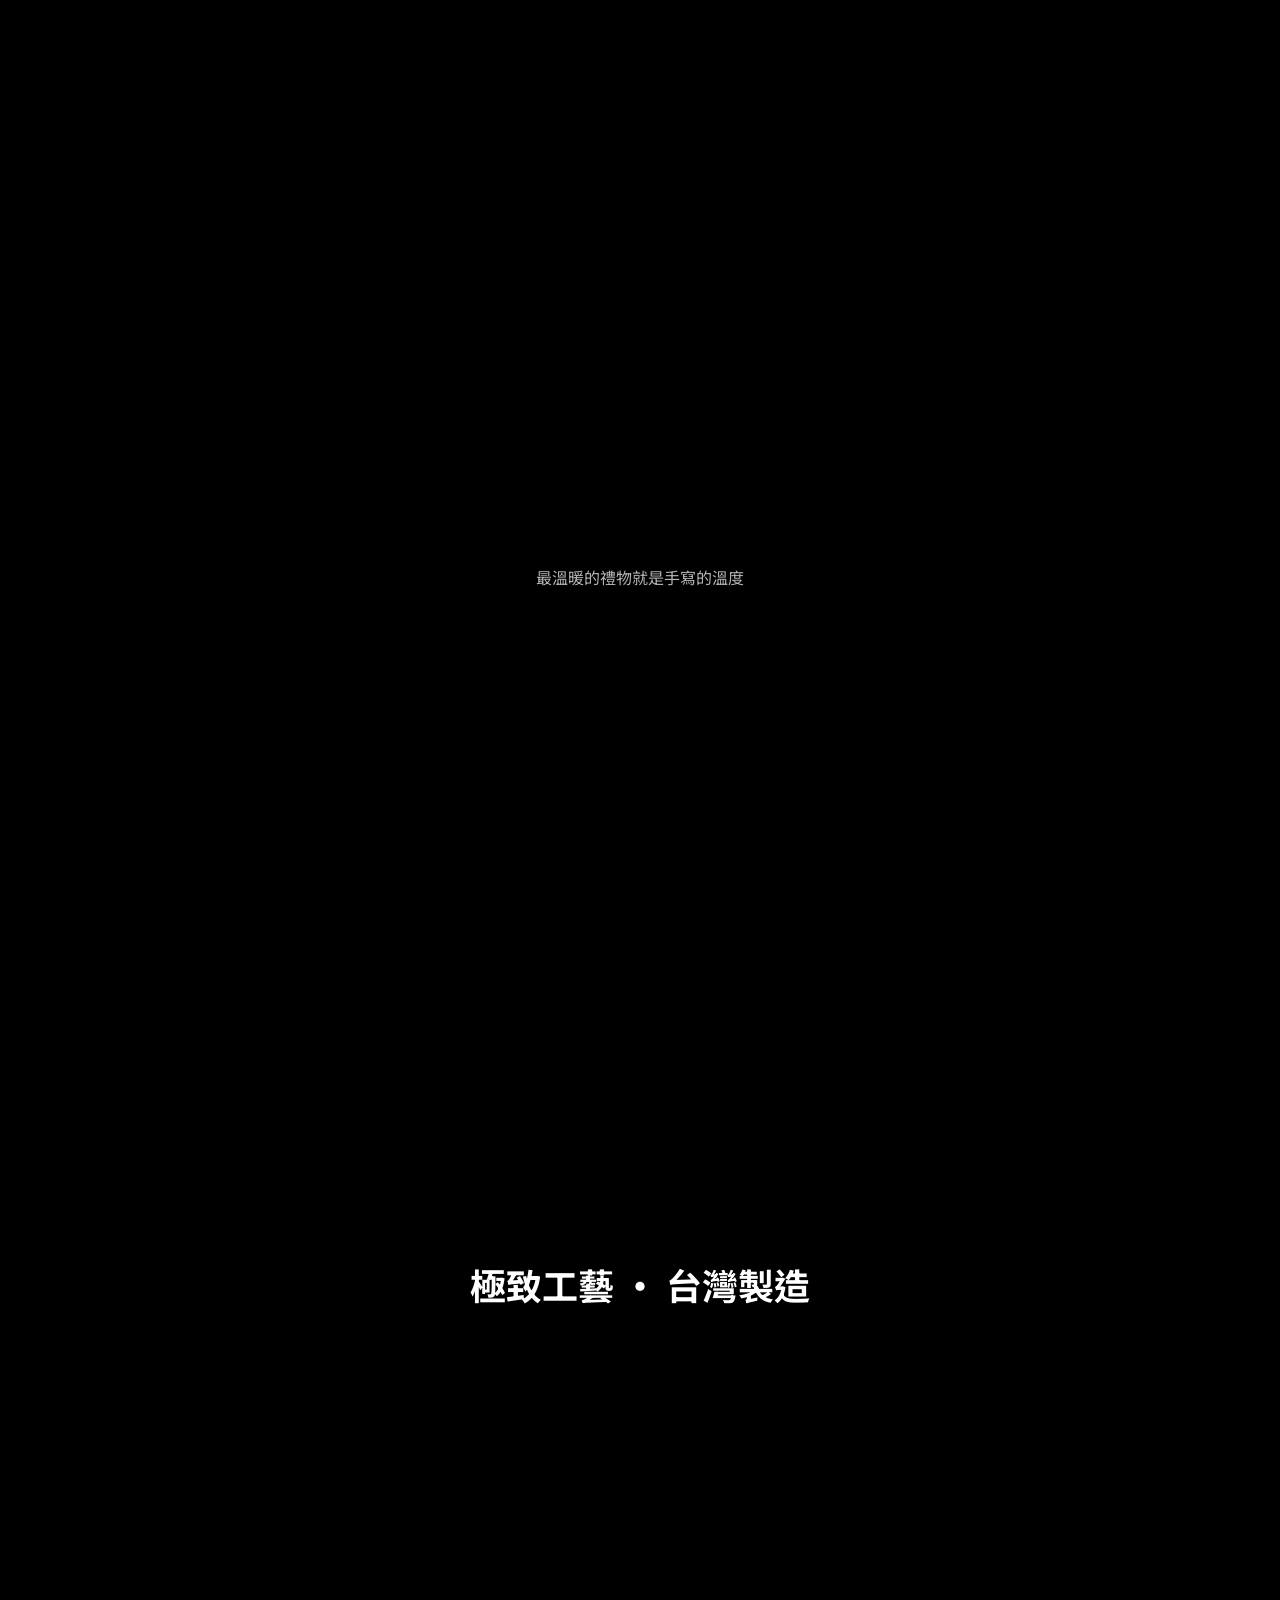
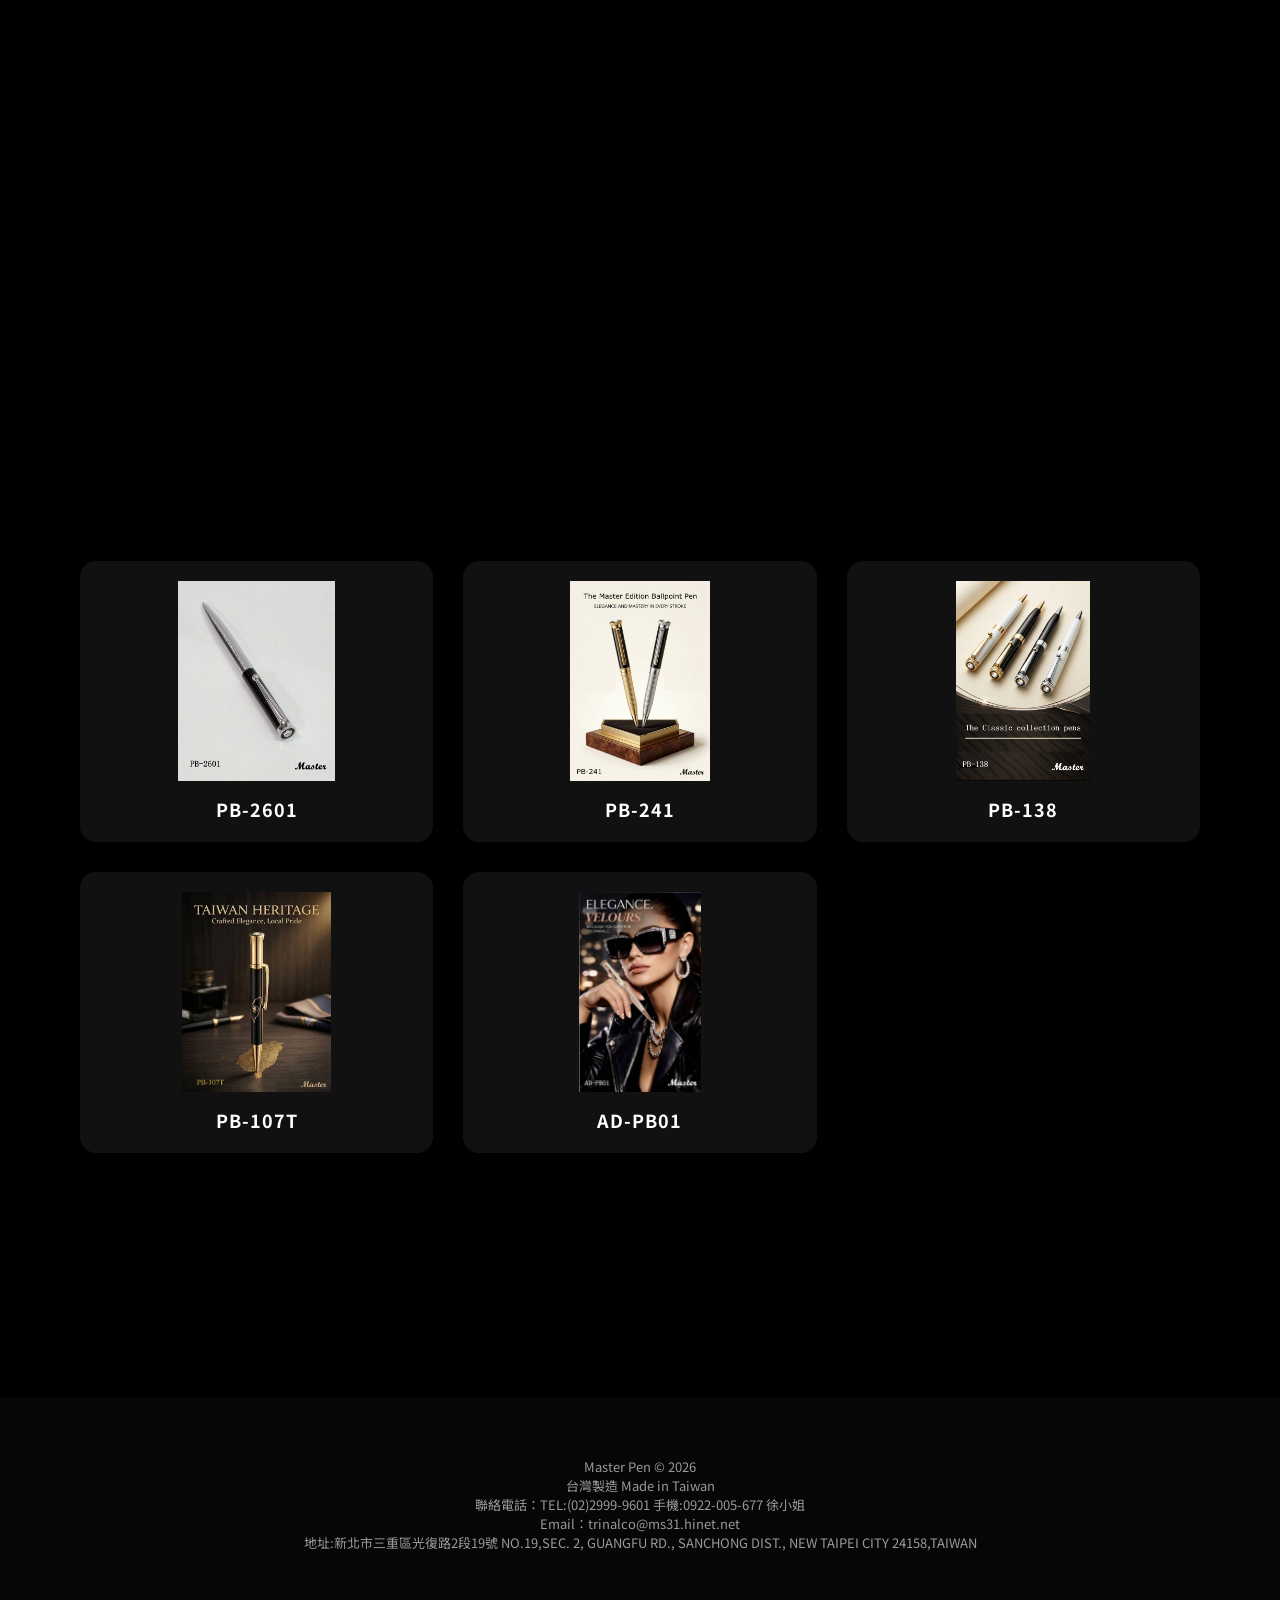
==== index.html @ 5b8f9fcf "排版更新(未成功)" ====
<!DOCTYPE html>
<html lang="zh-TW">
<head>
<meta charset="UTF-8">
<meta name="viewport" content="width=device-width, initial-scale=1.0">
<title>Master Pen | 極致書寫</title>

<link href="https://fonts.googleapis.com/css2?family=Noto+Sans+TC:wght@300;400;600;700&display=swap" rel="stylesheet">
<link rel="stylesheet" href="style.css">
<style>
*{margin:0;padding:0;box-sizing:border-box;font-family:"Noto Sans TC",sans-serif;}

</style>
</head>

<body>
<div id="lightbox">
    <img id="lightbox-img">
</div>
<section class="hero" id="hero">
<h1>Master Pen</h1>
<p>最溫暖的禮物就是手寫的溫度</p>
</section>

<section class="parallax">
<h2>極致工藝 · 台灣製造</h2>
</section>

<section class="story fade">
<h2>品牌故事</h2>

<p>筆主有限公司在台灣從事筆類工廠，生產內外銷已有多年的歷程，國外許多珠寶飾品、禮贈品筆類產品由我們OEM/ODM代工生產，自從Covid-19以後我們回饋國內客戶，成立筆主有限公司(鼻祖)即有領頭羊的意涵，希望能以高級訂製的概念打造獨特的品味，期盼帶給國人精緻時尚的筆類組合。彰顯出"最溫暖的禮物就是手寫的溫度"，我們不以低價來競爭乃以口碑來傳承。若 貴公司有相同理念必能共創商機共享雙贏        
</p>
<p>

For years, Master Pen Ltd. is a specialist, manufacturer of writing instrument in Taiwan and known for its distinctive crystal pen designs, pen set, patented product, OEM/ODM product and quick service.   
</p>

</section>

<section class="products">
<!-- PB-2601 -->
<div class="group">
  <div class="group-main">
    <img src="image/96992.jpg">
    <h2>PB-2601</h2>
  </div>

  <div class="group-list">
    <img src="image/96992.jpg">
    <img src="image/96993-.jpg">
    <img src="image/96995.jpg">
  </div>
</div>

<!-- PB-241 -->
<div class="group">
  <div class="group-main">
    <img src="image/96996.jpg">
    <h2>PB-241</h2>
  </div>

  <div class="group-list">
    <img src="image/96996.jpg">
    <img src="image/96997.jpg">
    <img src="image/96998.jpg">
  </div>
</div>

<!-- PB-138 -->
<div class="group">
  <div class="group-main">
    <img src="image/96999.jpg">
    <h2>PB-138</h2>
  </div>

  <div class="group-list">
    <img src="image/96999.jpg">
    <img src="image/97000.jpg">
    <img src="image/97001.jpg">
  </div>
</div>
<!-- PB-107T -->
<div class="group">
  <div class="group-main">
    <img src="image/97002.jpg">
    <h2>PB-107T</h2>
  </div>

  <div class="group-list">
    <img src="image/97002.jpg">
    <img src="image/97003.jpg">
    <img src="image/97004.jpg">
    <img src="image/97005.jpg">
  </div>
</div>
<!-- AD-PB01 -->
<div class="group">
  <div class="group-main">
    <img src="image/97006.jpg">
    <h2>AD-PB01</h2>
  </div>

  <div class="group-list">
    <img src="image/97006.jpg">
    <img src="image/97007.jpg">
    <img src="image/97008.jpg">
    <img src="image/97009.jpg">
  </div>
</div>
</section>

<div id="lightbox">
    <img id="lightbox-img">
</div>
<footer>
    <p>Master Pen © 2026</p>
    <p>台灣製造 Made in Taiwan</p>
    <p>聯絡電話：TEL:(02)2999-9601 手機:0922-005-677 徐小姐</p>
    <p>Email：trinalco@ms31.hinet.net</p>
    <p>地址:新北市三重區光復路2段19號 NO.19,SEC. 2, GUANGFU RD., SANCHONG DIST., NEW TAIPEI CITY 24158,TAIWAN</p>
</footer>

<script>
// 展開 / 收合
document.querySelectorAll('.group-main').forEach(main=>{
  main.addEventListener('click', ()=>{
    
    const group = main.parentElement;

    // 👉 一次只開一個（電商感）
    document.querySelectorAll('.group').forEach(g=>{
      if(g !== group) g.classList.remove('active');
    });

    group.classList.toggle('active');
  });
});


// ===== Lightbox =====
const lightbox = document.getElementById('lightbox');
const lightboxImg = document.getElementById('lightbox-img');

document.querySelectorAll('.group-list img').forEach(img=>{
  img.addEventListener('click', (e)=>{
    e.stopPropagation(); // 防止觸發收合
    lightbox.style.display = 'flex';
    lightboxImg.src = img.src;
  });
});

lightbox.addEventListener('click', ()=>{
  lightbox.style.display = 'none';
});
</script>

</body>
</html>
---- style.css ----
body{background:#000;color:#fff;overflow-x:hidden;;
overflow-x:hidden;}

/* HERO */
.hero{height:100vh;display:flex;flex-direction:column;justify-content:center;align-items:center;text-align:center;padding:20px;}
.hero h1{font-size:72px;letter-spacing:6px;font-weight:700;opacity:0;transform:translateY(40px);transition:1s;}
.hero p{margin-top:20px;opacity:0;transform:translateY(40px);transition:1.2s;opacity:.7;}
.hero.show h1,.hero.show p{opacity:1;transform:translateY(0);}

/* PARALLAX IMAGE */
.parallax{height:80vh;background:url('image/96999.jpg') center/cover fixed;display:flex;align-items:center;justify-content:center;}
.parallax h2{font-size:36px;background:rgba(0,0,0,0.5);padding:20px 40px;border-radius:10px;}

/* STORY */
.story{max-width:800px;margin:100px auto;padding:20px;text-align:center;opacity:0;transform:translateY(40px);transition:1s;}
.story.show{opacity:1;transform:translateY(0);}
.story h2{font-size:30px;margin-bottom:20px;}
.story p{line-height:1.8;opacity:.75;}

/* PRODUCTS */
.products{max-width:1200px;margin:80px auto;display:grid;grid-template-columns:repeat(auto-fit,minmax(260px,1fr));gap:30px;padding:20px;}
.card{background:rgba(255,255,255,0.05);border-radius:24px;padding:20px;backdrop-filter:blur(16px);transition:.5s;position:relative;overflow:hidden;opacity:0;transform:translateY(40px);}
.card.show{opacity:1;transform:translateY(0);}
.card::before{content:"";position:absolute;top:0;left:-100%;width:100%;height:100%;background:linear-gradient(120deg,transparent,rgba(255,255,255,.4),transparent);transition:.8s;}
.card:hover::before{left:100%;}
.card:hover{transform:translateY(-12px) scale(1.03);}
.card img{width:100%;height:200px;object-fit:cover;border-radius:14px;margin-bottom:15px;}
.card h3{margin-bottom:10px;}
.card p{opacity:.7;font-size:14px;}

/* FOOTER */
footer{text-align:center;padding:60px 20px;background:#0a0a0a;margin-top:100px;opacity:.6;font-size:13px;}

/* MOBILE */
@media(max-width:768px){
.hero h1{font-size:42px;}
.parallax h2{font-size:22px;}
}
/* 外層 */
.products{
  display:grid;
  grid-template-columns:repeat(auto-fit, minmax(260px,1fr));
  gap:30px;
  padding:40px;
}

/* 每個產品群 */
.group{
  background:#111;
  border-radius:16px;
  overflow:hidden;
  transition:.3s;
}

.group:hover{
  transform:translateY(-5px);
}

/* 主圖 */
.group-main{
  text-align:center;
  padding:20px;
  cursor:pointer;
}

.group-main img{
  width:100%;
  height:200px;
  object-fit:contain; /* 不裁切 */
}

.group-main h2{
  margin-top:10px;
  font-size:18px;
  letter-spacing:1px;
}

/* 展開區 */
.group-list{
  max-height:0;
  overflow:hidden;
  transition:.4s;
  display:grid;
  grid-template-columns:repeat(auto-fit, minmax(80px,1fr));
  gap:10px;
  padding:0 15px;
}

/* 展開時 */
.group.active .group-list{
  max-height:500px;
  padding:15px;
}

/* 小圖 */
.group-list img{
  width:100%;
  height:80px;
  object-fit:cover;
  border-radius:6px;
  cursor:pointer;
  transition:.3s;
}

.group-list img:hover{
  transform:scale(1.1);
}
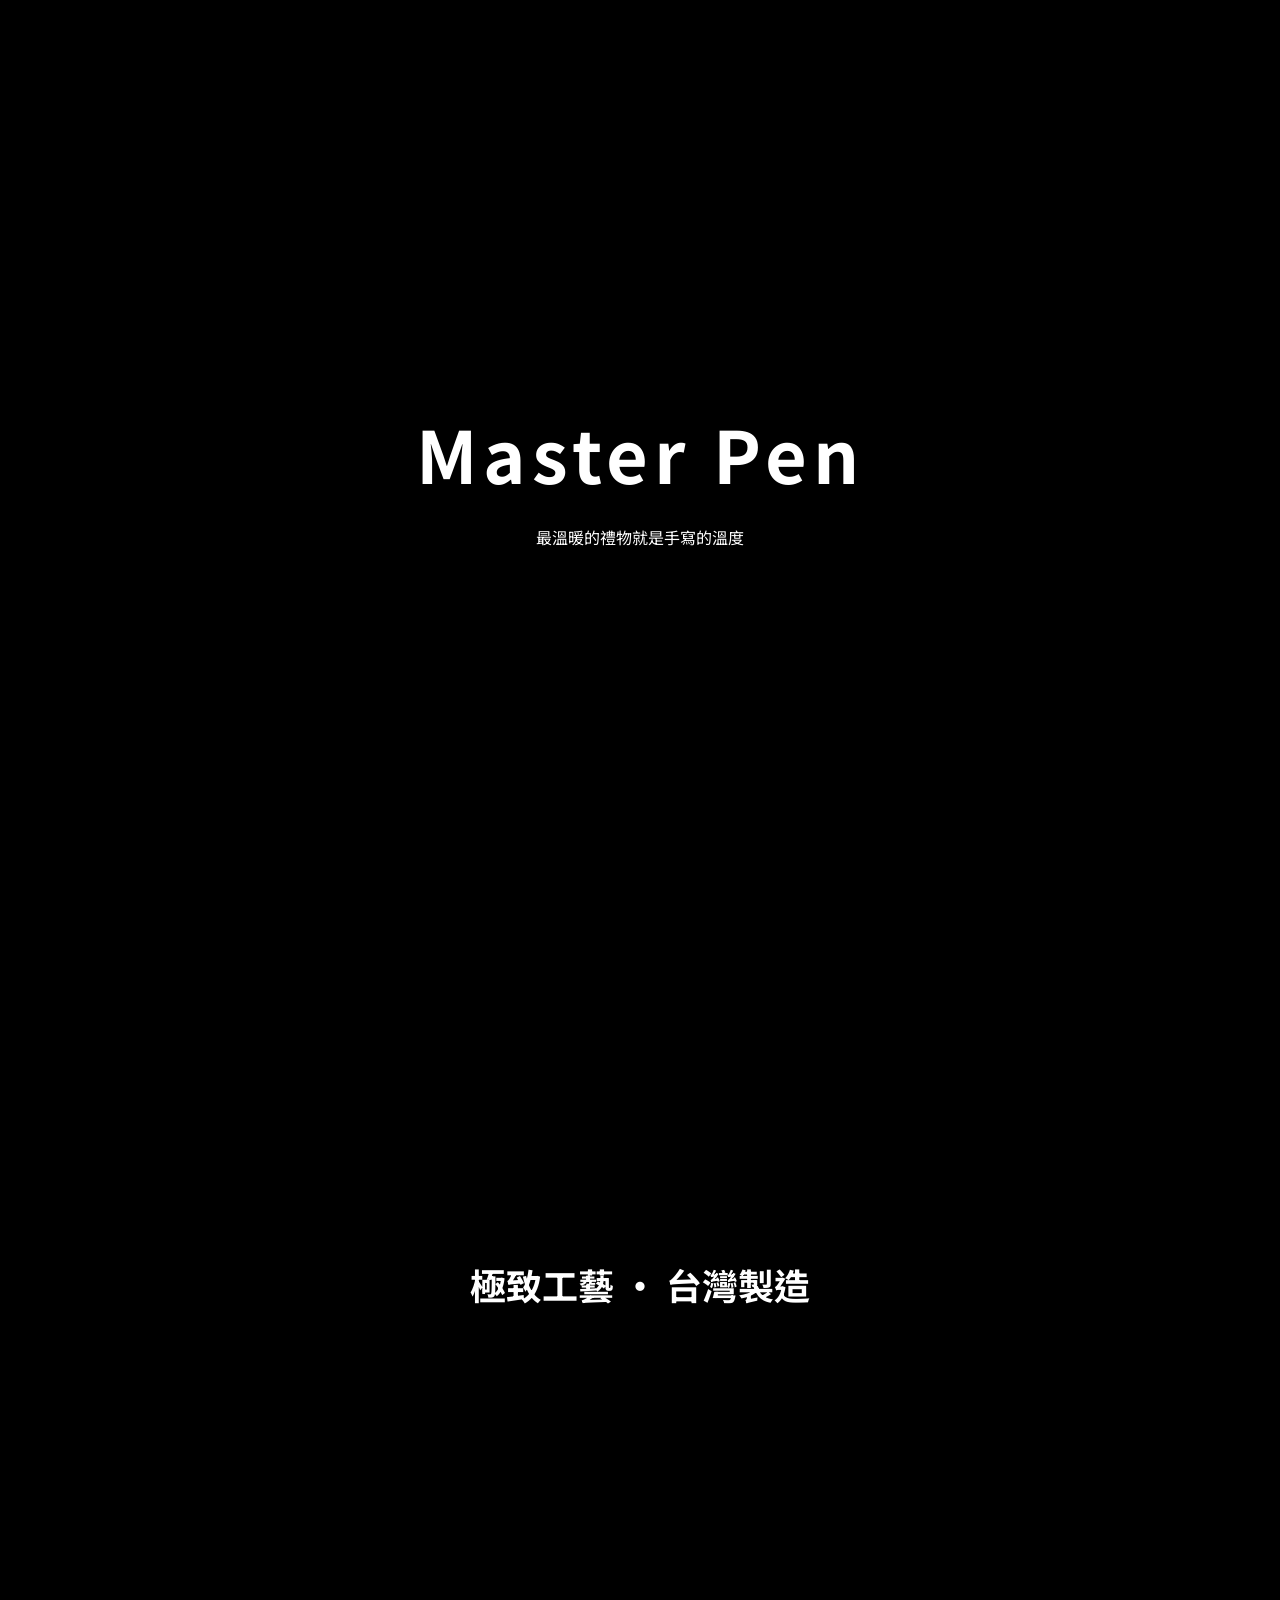
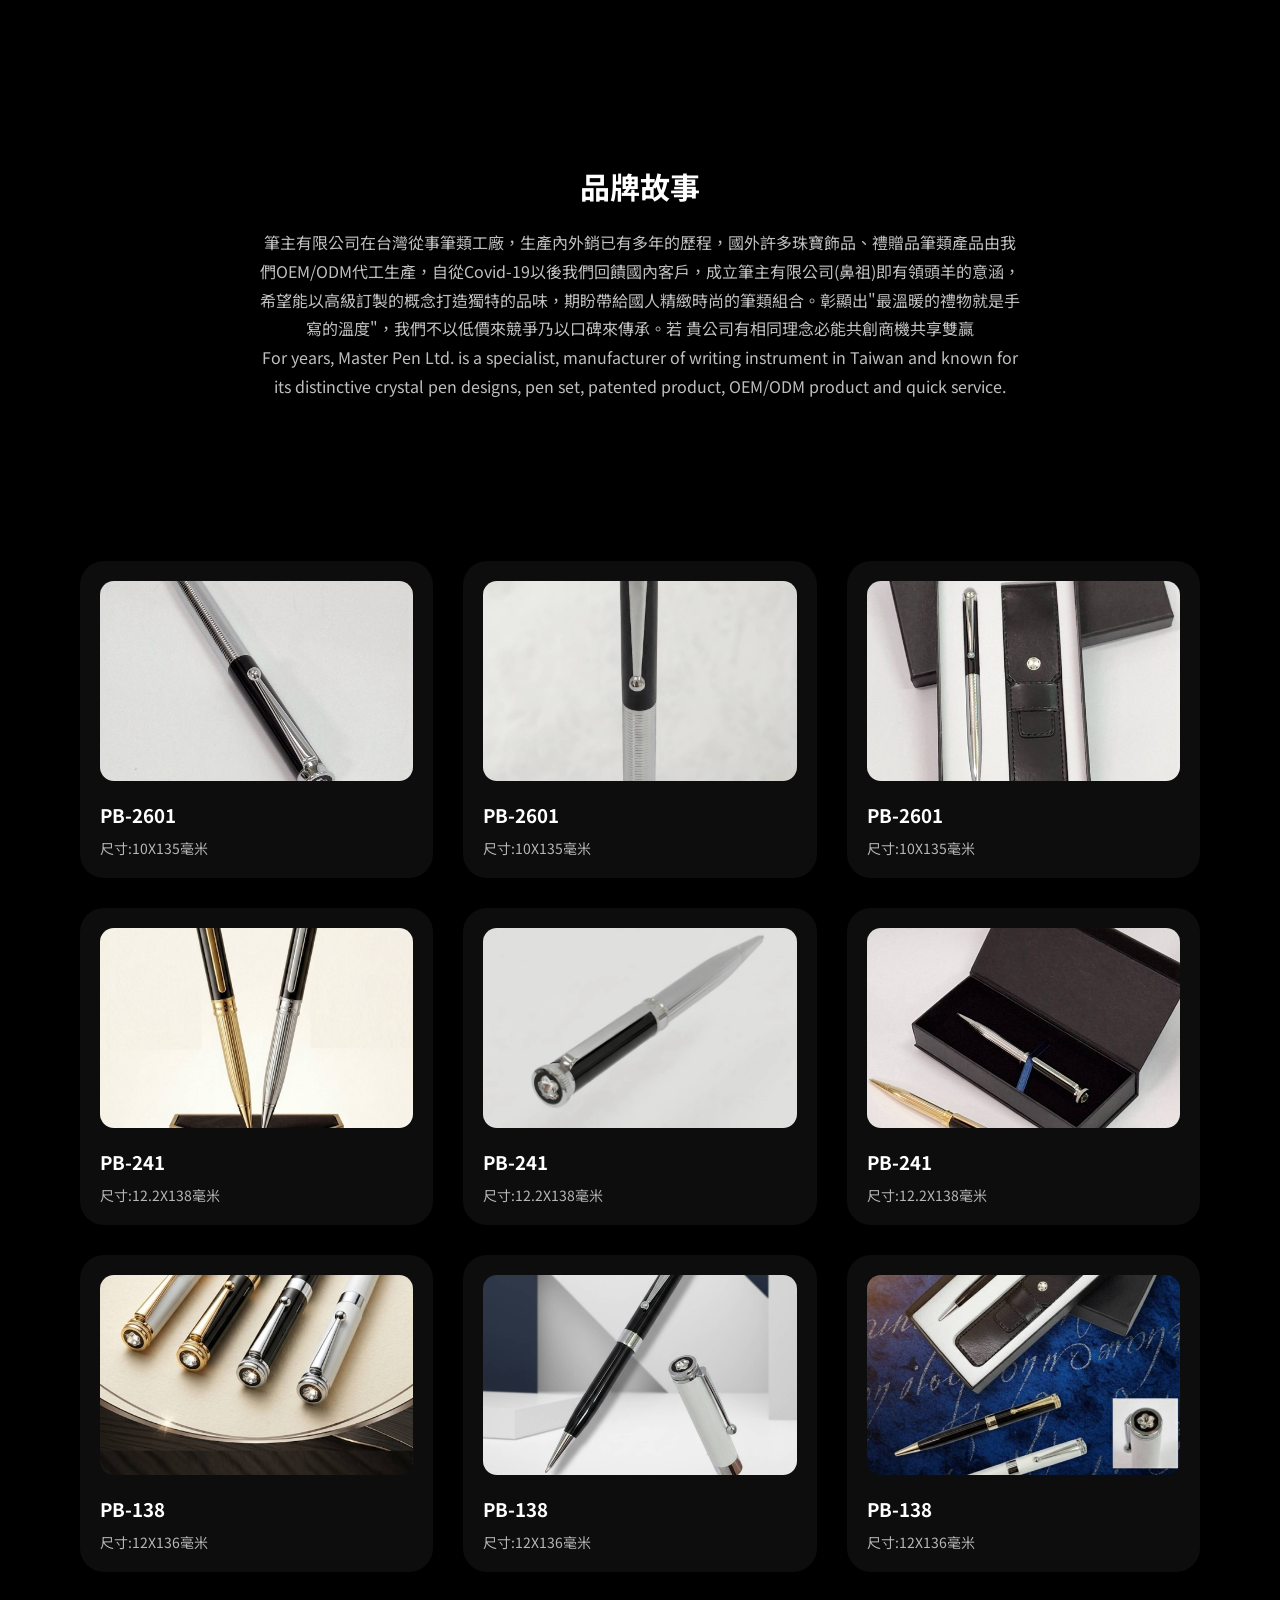
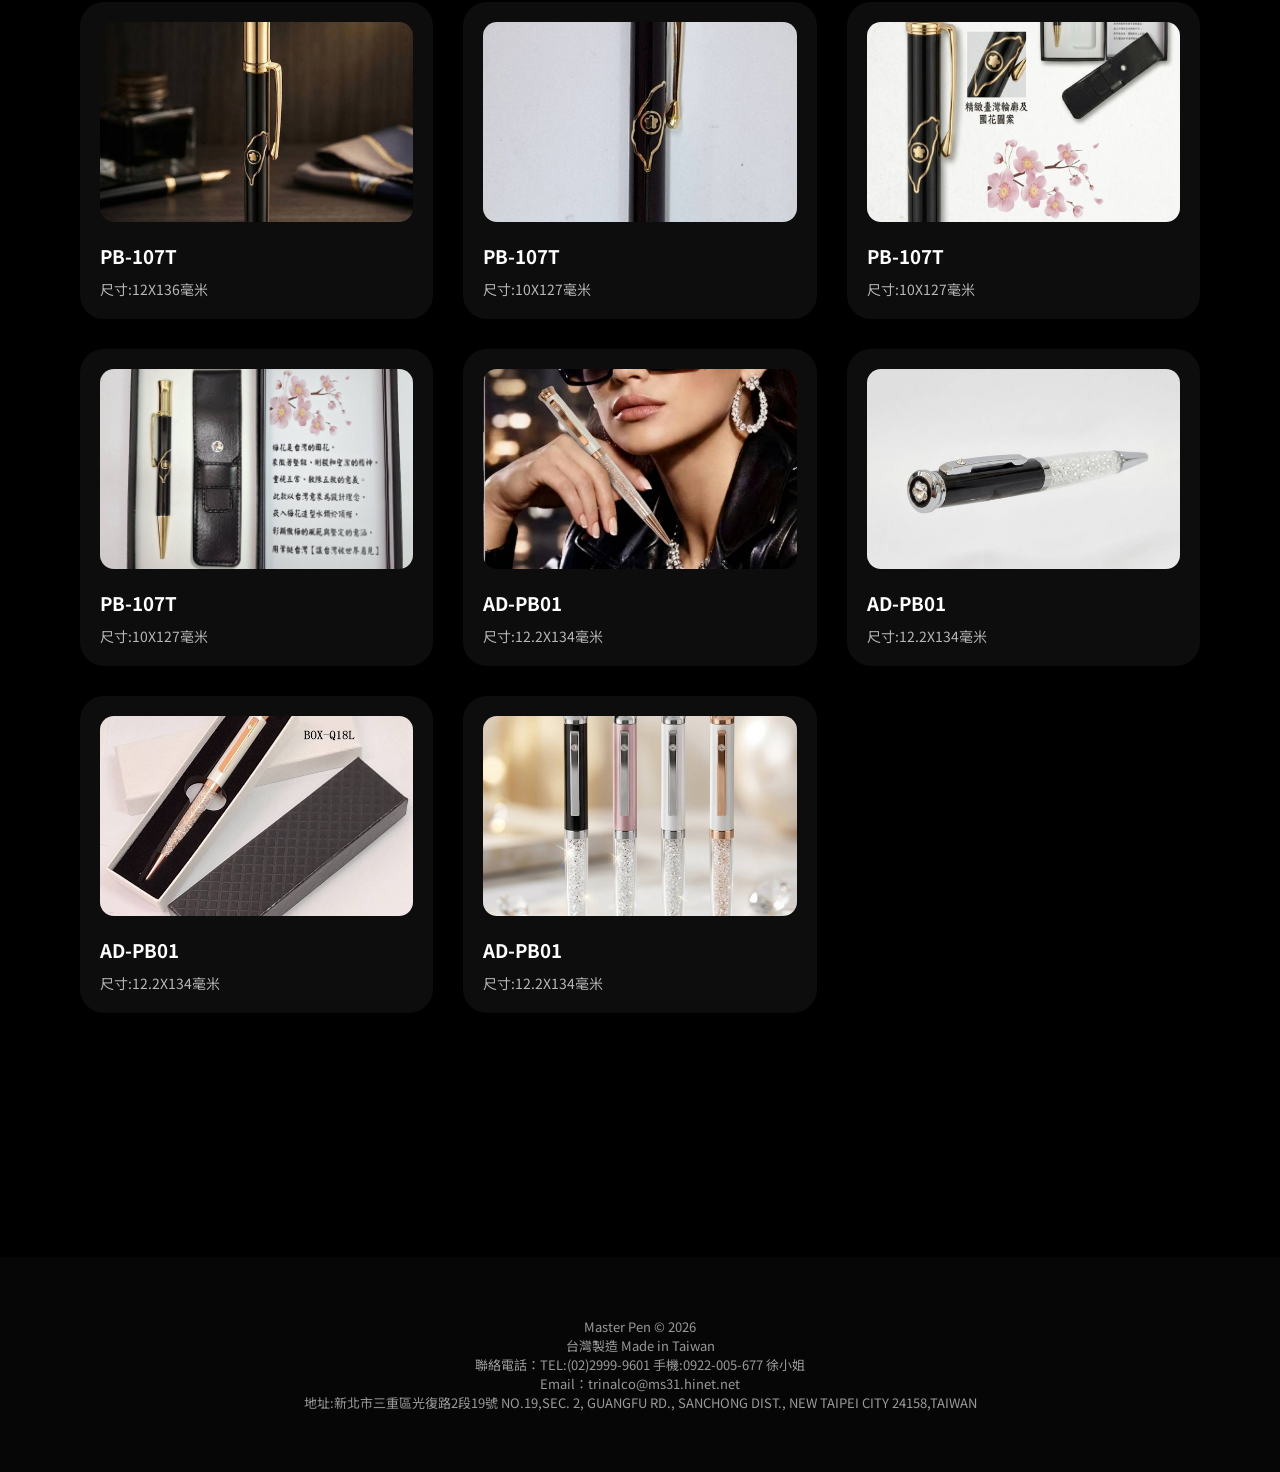
==== commit 4a3dc6d8: "恢復BUG" ====
--- a/index.html
+++ b/index.html
@@ -39,77 +39,24 @@
 </section>
 
 <section class="products">
-<!-- PB-2601 -->
-<div class="group">
-  <div class="group-main">
-    <img src="image/96992.jpg">
-    <h2>PB-2601</h2>
-  </div>
-
-  <div class="group-list">
-    <img src="image/96992.jpg">
-    <img src="image/96993-.jpg">
-    <img src="image/96995.jpg">
-  </div>
-</div>
-
-<!-- PB-241 -->
-<div class="group">
-  <div class="group-main">
-    <img src="image/96996.jpg">
-    <h2>PB-241</h2>
-  </div>
-
-  <div class="group-list">
-    <img src="image/96996.jpg">
-    <img src="image/96997.jpg">
-    <img src="image/96998.jpg">
-  </div>
-</div>
-
-<!-- PB-138 -->
-<div class="group">
-  <div class="group-main">
-    <img src="image/96999.jpg">
-    <h2>PB-138</h2>
-  </div>
-
-  <div class="group-list">
-    <img src="image/96999.jpg">
-    <img src="image/97000.jpg">
-    <img src="image/97001.jpg">
-  </div>
-</div>
-<!-- PB-107T -->
-<div class="group">
-  <div class="group-main">
-    <img src="image/97002.jpg">
-    <h2>PB-107T</h2>
-  </div>
-
-  <div class="group-list">
-    <img src="image/97002.jpg">
-    <img src="image/97003.jpg">
-    <img src="image/97004.jpg">
-    <img src="image/97005.jpg">
-  </div>
-</div>
-<!-- AD-PB01 -->
-<div class="group">
-  <div class="group-main">
-    <img src="image/97006.jpg">
-    <h2>AD-PB01</h2>
-  </div>
-
-  <div class="group-list">
-    <img src="image/97006.jpg">
-    <img src="image/97007.jpg">
-    <img src="image/97008.jpg">
-    <img src="image/97009.jpg">
-  </div>
-</div>
+<div class="card"><img src="image/96992.jpg" alt=""><h3>PB-2601</h3><p>尺寸:10X135毫米</p></div>
+<div class="card"><img src="image/96993-.jpg" alt=""><h3>PB-2601</h3><p>尺寸:10X135毫米</p></div>
+<div class="card"><img src="image/96995.jpg" alt=""><h3>PB-2601</h3><p>尺寸:10X135毫米</p></div>
+<div class="card"><img src="image/96996.jpg" alt=""><h3>PB-241</h3><p>尺寸:12.2X138毫米</p></div>
+<div class="card"><img src="image/96997.jpg" alt=""><h3>PB-241</h3><p>尺寸:12.2X138毫米</p></div>
+<div class="card"><img src="image/96998.jpg" alt=""><h3>PB-241</h3><p>尺寸:12.2X138毫米</p></div>
+<div class="card"><img src="image/96999.jpg" alt=""><h3>PB-138</h3><p>尺寸:12X136毫米</p></div>
+<div class="card"><img src="image/97000.jpg" alt=""><h3>PB-138</h3><p>尺寸:12X136毫米</p></div>
+<div class="card"><img src="image/97001.jpg" alt=""><h3>PB-138</h3><p>尺寸:12X136毫米</p></div>
+<div class="card"><img src="image/97002.jpg" alt=""><h3>PB-107T</h3><p>尺寸:12X136毫米</p></div>
+<div class="card"><img src="image/97003.jpg" alt=""><h3>PB-107T</h3><p>尺寸:10X127毫米</p></div>
+<div class="card"><img src="image/97004.jpg" alt=""><h3>PB-107T</h3><p>尺寸:10X127毫米</p></div>
+<div class="card"><img src="image/97005.jpg" alt=""><h3>PB-107T</h3><p>尺寸:10X127毫米</p></div>
+<div class="card"><img src="image/97006.jpg" alt=""><h3>AD-PB01</h3><p>尺寸:12.2X134毫米</p></div>
+<div class="card"><img src="image/97007.jpg" alt=""><h3>AD-PB01</h3><p>尺寸:12.2X134毫米</p></div>
+<div class="card"><img src="image/97008.jpg" alt=""><h3>AD-PB01</h3><p>尺寸:12.2X134毫米</p></div>
+<div class="card"><img src="image/97009.jpg" alt=""><h3>AD-PB01</h3><p>尺寸:12.2X134毫米</p></div>
 </section>
-
 <div id="lightbox">
     <img id="lightbox-img">
 </div>
@@ -122,36 +69,29 @@
 </footer>
 
 <script>
-// 展開 / 收合
-document.querySelectorAll('.group-main').forEach(main=>{
-  main.addEventListener('click', ()=>{
-    
-    const group = main.parentElement;
+// scroll animation
+const observer=new IntersectionObserver(entries=>{
+entries.forEach(entry=>{
+if(entry.isIntersecting){entry.target.classList.add('show');}
+});
+},{threshold:.2});
 
-    // 👉 一次只開一個（電商感）
-    document.querySelectorAll('.group').forEach(g=>{
-      if(g !== group) g.classList.remove('active');
-    });
+document.querySelectorAll('.hero,.story,.card').forEach(el=>observer.observe(el));
 
-    group.classList.toggle('active');
-  });
-});
-
-
-// ===== Lightbox =====
+// hero load
+window.onload=()=>{document.getElementById('hero').classList.add('show');}
 const lightbox = document.getElementById('lightbox');
 const lightboxImg = document.getElementById('lightbox-img');
 
-document.querySelectorAll('.group-list img').forEach(img=>{
-  img.addEventListener('click', (e)=>{
-    e.stopPropagation(); // 防止觸發收合
-    lightbox.style.display = 'flex';
-    lightboxImg.src = img.src;
-  });
+document.querySelectorAll('.card img').forEach(img => {
+    img.addEventListener('click', () => {
+        lightbox.style.display = 'flex';
+        lightboxImg.src = img.src;
+    });
 });
 
-lightbox.addEventListener('click', ()=>{
-  lightbox.style.display = 'none';
+lightbox.addEventListener('click', () => {
+    lightbox.style.display = 'none';
 });
 </script>
 
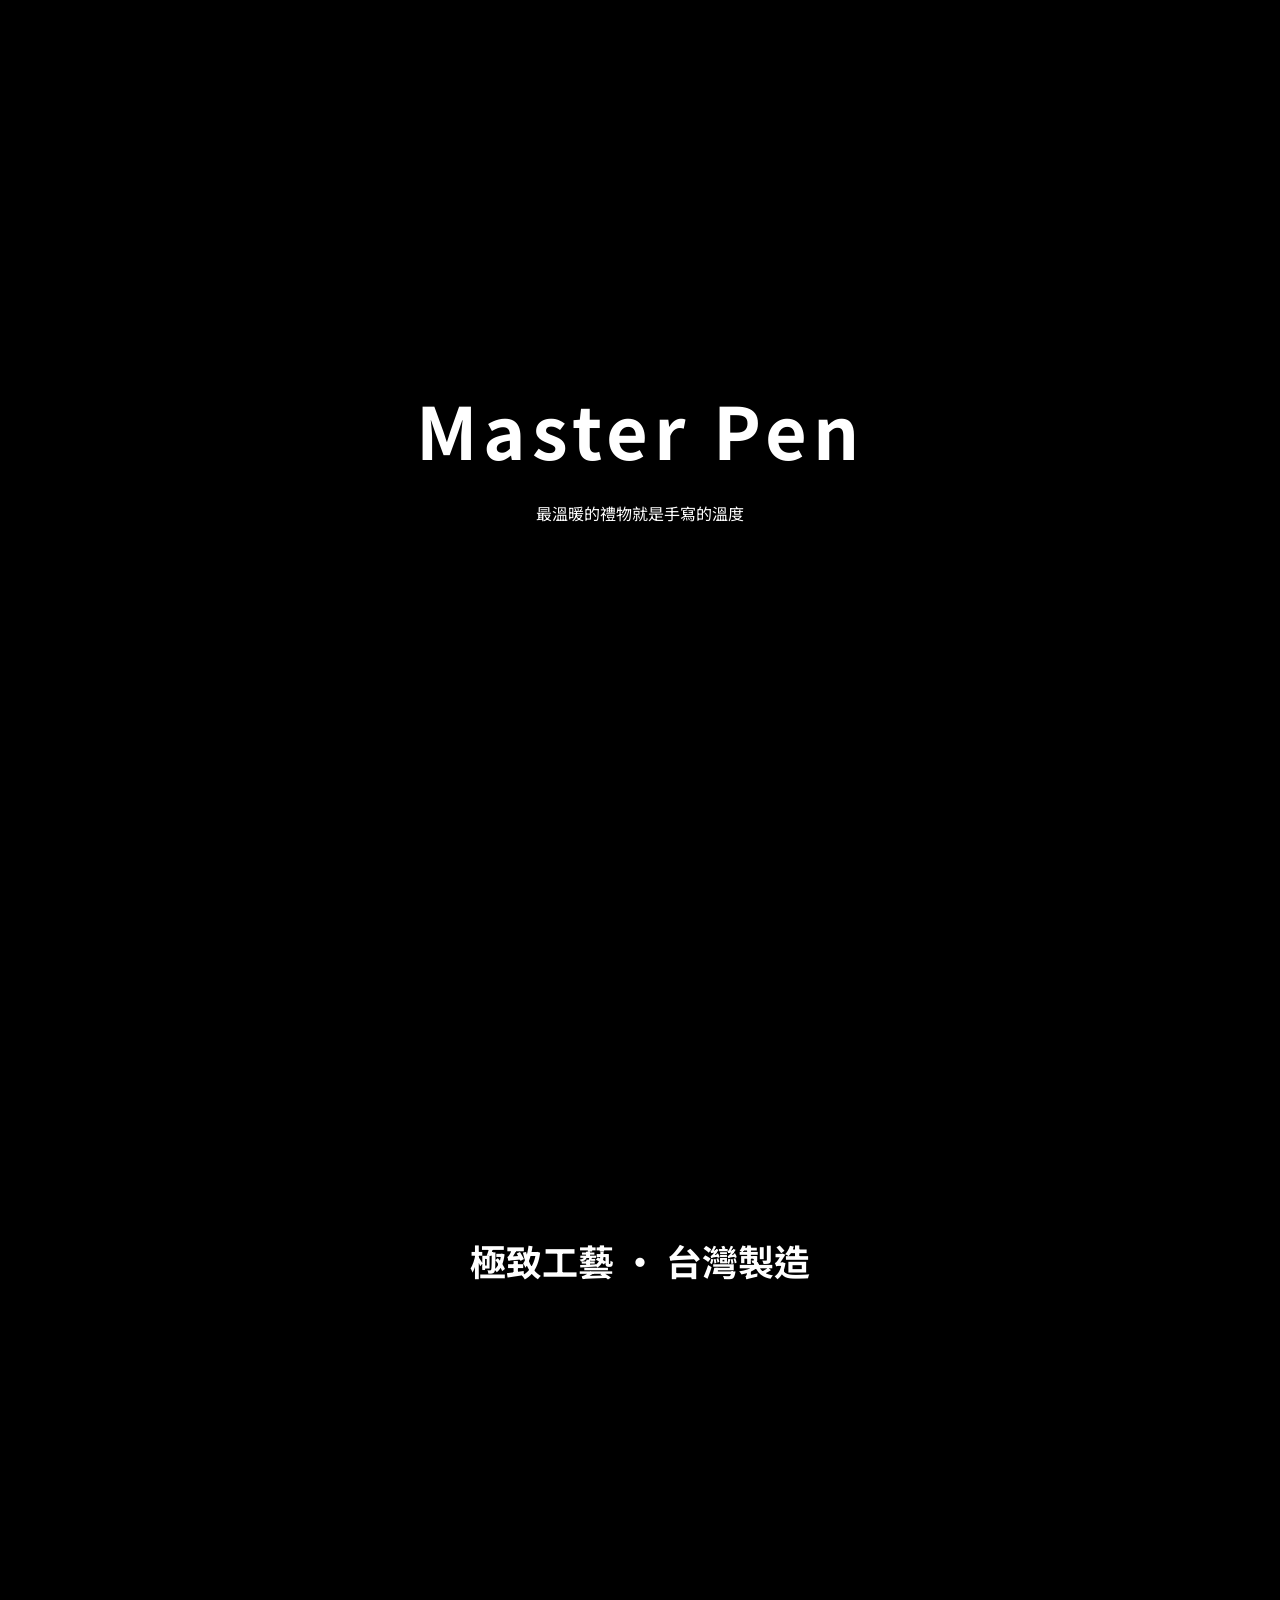
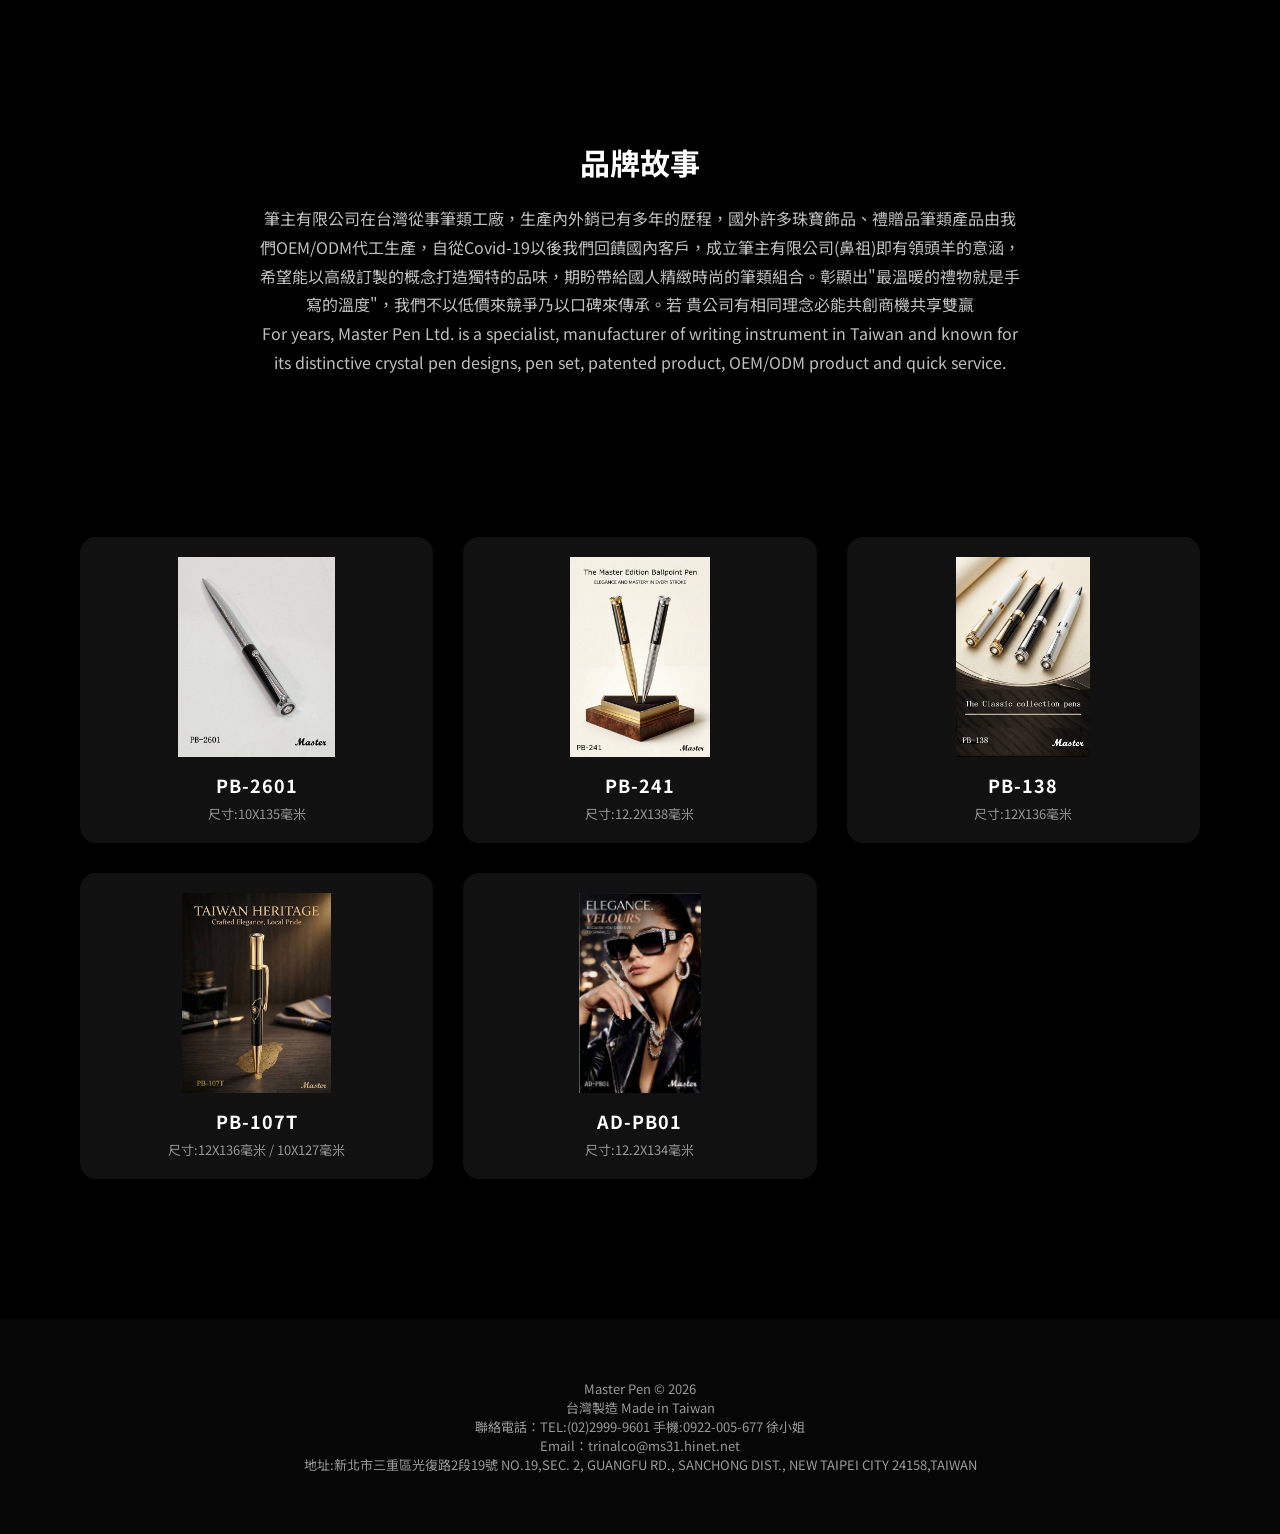
==== commit d4df2e4b: "更新BUG" ====
--- a/index.html
+++ b/index.html
@@ -9,14 +9,11 @@
 <link rel="stylesheet" href="style.css">
 <style>
 *{margin:0;padding:0;box-sizing:border-box;font-family:"Noto Sans TC",sans-serif;}
-
 </style>
 </head>
 
 <body>
-<div id="lightbox">
-    <img id="lightbox-img">
-</div>
+
 <section class="hero" id="hero">
 <h1>Master Pen</h1>
 <p>最溫暖的禮物就是手寫的溫度</p>
@@ -39,27 +36,88 @@
 </section>
 
 <section class="products">
-<div class="card"><img src="image/96992.jpg" alt=""><h3>PB-2601</h3><p>尺寸:10X135毫米</p></div>
-<div class="card"><img src="image/96993-.jpg" alt=""><h3>PB-2601</h3><p>尺寸:10X135毫米</p></div>
-<div class="card"><img src="image/96995.jpg" alt=""><h3>PB-2601</h3><p>尺寸:10X135毫米</p></div>
-<div class="card"><img src="image/96996.jpg" alt=""><h3>PB-241</h3><p>尺寸:12.2X138毫米</p></div>
-<div class="card"><img src="image/96997.jpg" alt=""><h3>PB-241</h3><p>尺寸:12.2X138毫米</p></div>
-<div class="card"><img src="image/96998.jpg" alt=""><h3>PB-241</h3><p>尺寸:12.2X138毫米</p></div>
-<div class="card"><img src="image/96999.jpg" alt=""><h3>PB-138</h3><p>尺寸:12X136毫米</p></div>
-<div class="card"><img src="image/97000.jpg" alt=""><h3>PB-138</h3><p>尺寸:12X136毫米</p></div>
-<div class="card"><img src="image/97001.jpg" alt=""><h3>PB-138</h3><p>尺寸:12X136毫米</p></div>
-<div class="card"><img src="image/97002.jpg" alt=""><h3>PB-107T</h3><p>尺寸:12X136毫米</p></div>
-<div class="card"><img src="image/97003.jpg" alt=""><h3>PB-107T</h3><p>尺寸:10X127毫米</p></div>
-<div class="card"><img src="image/97004.jpg" alt=""><h3>PB-107T</h3><p>尺寸:10X127毫米</p></div>
-<div class="card"><img src="image/97005.jpg" alt=""><h3>PB-107T</h3><p>尺寸:10X127毫米</p></div>
-<div class="card"><img src="image/97006.jpg" alt=""><h3>AD-PB01</h3><p>尺寸:12.2X134毫米</p></div>
-<div class="card"><img src="image/97007.jpg" alt=""><h3>AD-PB01</h3><p>尺寸:12.2X134毫米</p></div>
-<div class="card"><img src="image/97008.jpg" alt=""><h3>AD-PB01</h3><p>尺寸:12.2X134毫米</p></div>
-<div class="card"><img src="image/97009.jpg" alt=""><h3>AD-PB01</h3><p>尺寸:12.2X134毫米</p></div>
+<!-- PB-2601 -->
+<div class="group">
+  <div class="group-main">
+    <img src="image/96992.jpg" alt="PB-2601">
+    <h2>PB-2601</h2>
+    <p class="size">尺寸:10X135毫米</p>
+  </div>
+
+  <div class="group-list">
+    <img src="image/96992.jpg" alt="PB-2601">
+    <img src="image/96993-.jpg" alt="PB-2601">
+    <img src="image/96995.jpg" alt="PB-2601">
+  </div>
+</div>
+
+<!-- PB-241 -->
+<div class="group">
+  <div class="group-main">
+    <img src="image/96996.jpg" alt="PB-241">
+    <h2>PB-241</h2>
+    <p class="size">尺寸:12.2X138毫米</p>
+  </div>
+
+  <div class="group-list">
+    <img src="image/96996.jpg" alt="PB-241">
+    <img src="image/96997.jpg" alt="PB-241">
+    <img src="image/96998.jpg" alt="PB-241">
+  </div>
+</div>
+
+<!-- PB-138 -->
+<div class="group">
+  <div class="group-main">
+    <img src="image/96999.jpg" alt="PB-138">
+    <h2>PB-138</h2>
+    <p class="size">尺寸:12X136毫米</p>
+  </div>
+
+  <div class="group-list">
+    <img src="image/96999.jpg" alt="PB-138">
+    <img src="image/97000.jpg" alt="PB-138">
+    <img src="image/97001.jpg" alt="PB-138">
+  </div>
+</div>
+
+<!-- PB-107T -->
+<div class="group">
+  <div class="group-main">
+    <img src="image/97002.jpg" alt="PB-107T">
+    <h2>PB-107T</h2>
+    <p class="size">尺寸:12X136毫米 / 10X127毫米</p>
+  </div>
+
+  <div class="group-list">
+    <img src="image/97002.jpg" alt="PB-107T">
+    <img src="image/97003.jpg" alt="PB-107T">
+    <img src="image/97004.jpg" alt="PB-107T">
+    <img src="image/97005.jpg" alt="PB-107T">
+  </div>
+</div>
+
+<!-- AD-PB01 -->
+<div class="group">
+  <div class="group-main">
+    <img src="image/97006.jpg" alt="AD-PB01">
+    <h2>AD-PB01</h2>
+    <p class="size">尺寸:12.2X134毫米</p>
+  </div>
+
+  <div class="group-list">
+    <img src="image/97006.jpg" alt="AD-PB01">
+    <img src="image/97007.jpg" alt="AD-PB01">
+    <img src="image/97008.jpg" alt="AD-PB01">
+    <img src="image/97009.jpg" alt="AD-PB01">
+  </div>
+</div>
 </section>
+
 <div id="lightbox">
     <img id="lightbox-img">
 </div>
+
 <footer>
     <p>Master Pen © 2026</p>
     <p>台灣製造 Made in Taiwan</p>
@@ -69,31 +127,46 @@
 </footer>
 
 <script>
-// scroll animation
-const observer=new IntersectionObserver(entries=>{
-entries.forEach(entry=>{
-if(entry.isIntersecting){entry.target.classList.add('show');}
+// ===== scroll fade-in (hero / story / group) =====
+const observer = new IntersectionObserver(entries=>{
+  entries.forEach(entry=>{
+    if(entry.isIntersecting){ entry.target.classList.add('show'); }
+  });
+},{threshold:.15});
+
+document.querySelectorAll('.hero, .story, .group').forEach(el=>observer.observe(el));
+
+window.onload = ()=>{ document.getElementById('hero').classList.add('show'); };
+
+// ===== 展開 / 收合（一次只開一個，電商手風琴感）=====
+document.querySelectorAll('.group-main').forEach(main=>{
+  main.addEventListener('click', ()=>{
+    const group = main.parentElement;
+
+    document.querySelectorAll('.group').forEach(g=>{
+      if(g !== group) g.classList.remove('active');
+    });
+
+    group.classList.toggle('active');
+  });
 });
-},{threshold:.2});
 
-document.querySelectorAll('.hero,.story,.card').forEach(el=>observer.observe(el));
-
-// hero load
-window.onload=()=>{document.getElementById('hero').classList.add('show');}
+// ===== Lightbox（放大圖片）=====
 const lightbox = document.getElementById('lightbox');
 const lightboxImg = document.getElementById('lightbox-img');
 
-document.querySelectorAll('.card img').forEach(img => {
-    img.addEventListener('click', () => {
-        lightbox.style.display = 'flex';
-        lightboxImg.src = img.src;
-    });
+document.querySelectorAll('.group-list img').forEach(img=>{
+  img.addEventListener('click', (e)=>{
+    e.stopPropagation(); // 防止觸發收合
+    lightbox.style.display = 'flex';
+    lightboxImg.src = img.src;
+  });
 });
 
-lightbox.addEventListener('click', () => {
-    lightbox.style.display = 'none';
+lightbox.addEventListener('click', ()=>{
+  lightbox.style.display = 'none';
 });
 </script>
 
 </body>
-</html>+</html>
--- a/style.css
+++ b/style.css
@@ -17,17 +17,6 @@
 .story h2{font-size:30px;margin-bottom:20px;}
 .story p{line-height:1.8;opacity:.75;}
 
-/* PRODUCTS */
-.products{max-width:1200px;margin:80px auto;display:grid;grid-template-columns:repeat(auto-fit,minmax(260px,1fr));gap:30px;padding:20px;}
-.card{background:rgba(255,255,255,0.05);border-radius:24px;padding:20px;backdrop-filter:blur(16px);transition:.5s;position:relative;overflow:hidden;opacity:0;transform:translateY(40px);}
-.card.show{opacity:1;transform:translateY(0);}
-.card::before{content:"";position:absolute;top:0;left:-100%;width:100%;height:100%;background:linear-gradient(120deg,transparent,rgba(255,255,255,.4),transparent);transition:.8s;}
-.card:hover::before{left:100%;}
-.card:hover{transform:translateY(-12px) scale(1.03);}
-.card img{width:100%;height:200px;object-fit:cover;border-radius:14px;margin-bottom:15px;}
-.card h3{margin-bottom:10px;}
-.card p{opacity:.7;font-size:14px;}
-
 /* FOOTER */
 footer{text-align:center;padding:60px 20px;background:#0a0a0a;margin-top:100px;opacity:.6;font-size:13px;}
 
@@ -36,8 +25,11 @@
 .hero h1{font-size:42px;}
 .parallax h2{font-size:22px;}
 }
-/* 外層 */
+
+/* PRODUCTS 外層 */
 .products{
+  max-width:1200px;
+  margin:80px auto;
   display:grid;
   grid-template-columns:repeat(auto-fit, minmax(260px,1fr));
   gap:30px;
@@ -49,10 +41,21 @@
   background:#111;
   border-radius:16px;
   overflow:hidden;
-  transition:.3s;
+  transition:.5s, transform .3s;
+  opacity:0;
+  transform:translateY(40px);
+}
+
+.group.show{
+  opacity:1;
+  transform:translateY(0);
 }
 
 .group:hover{
+  transform:translateY(-5px);
+}
+
+.group.show:hover{
   transform:translateY(-5px);
 }
 
@@ -73,6 +76,12 @@
   margin-top:10px;
   font-size:18px;
   letter-spacing:1px;
+}
+
+.group-main .size{
+  margin-top:6px;
+  font-size:13px;
+  opacity:.55;
 }
 
 /* 展開區 */
@@ -104,4 +113,27 @@
 
 .group-list img:hover{
   transform:scale(1.1);
+}
+
+/* LIGHTBOX */
+#lightbox{
+  display:none;
+  position:fixed;
+  top:0;
+  left:0;
+  width:100%;
+  height:100%;
+  background:rgba(0,0,0,.9);
+  align-items:center;
+  justify-content:center;
+  z-index:999;
+  cursor:zoom-out;
+  padding:30px;
+}
+
+#lightbox-img{
+  max-width:90%;
+  max-height:90%;
+  border-radius:8px;
+  box-shadow:0 10px 40px rgba(0,0,0,.6);
 }
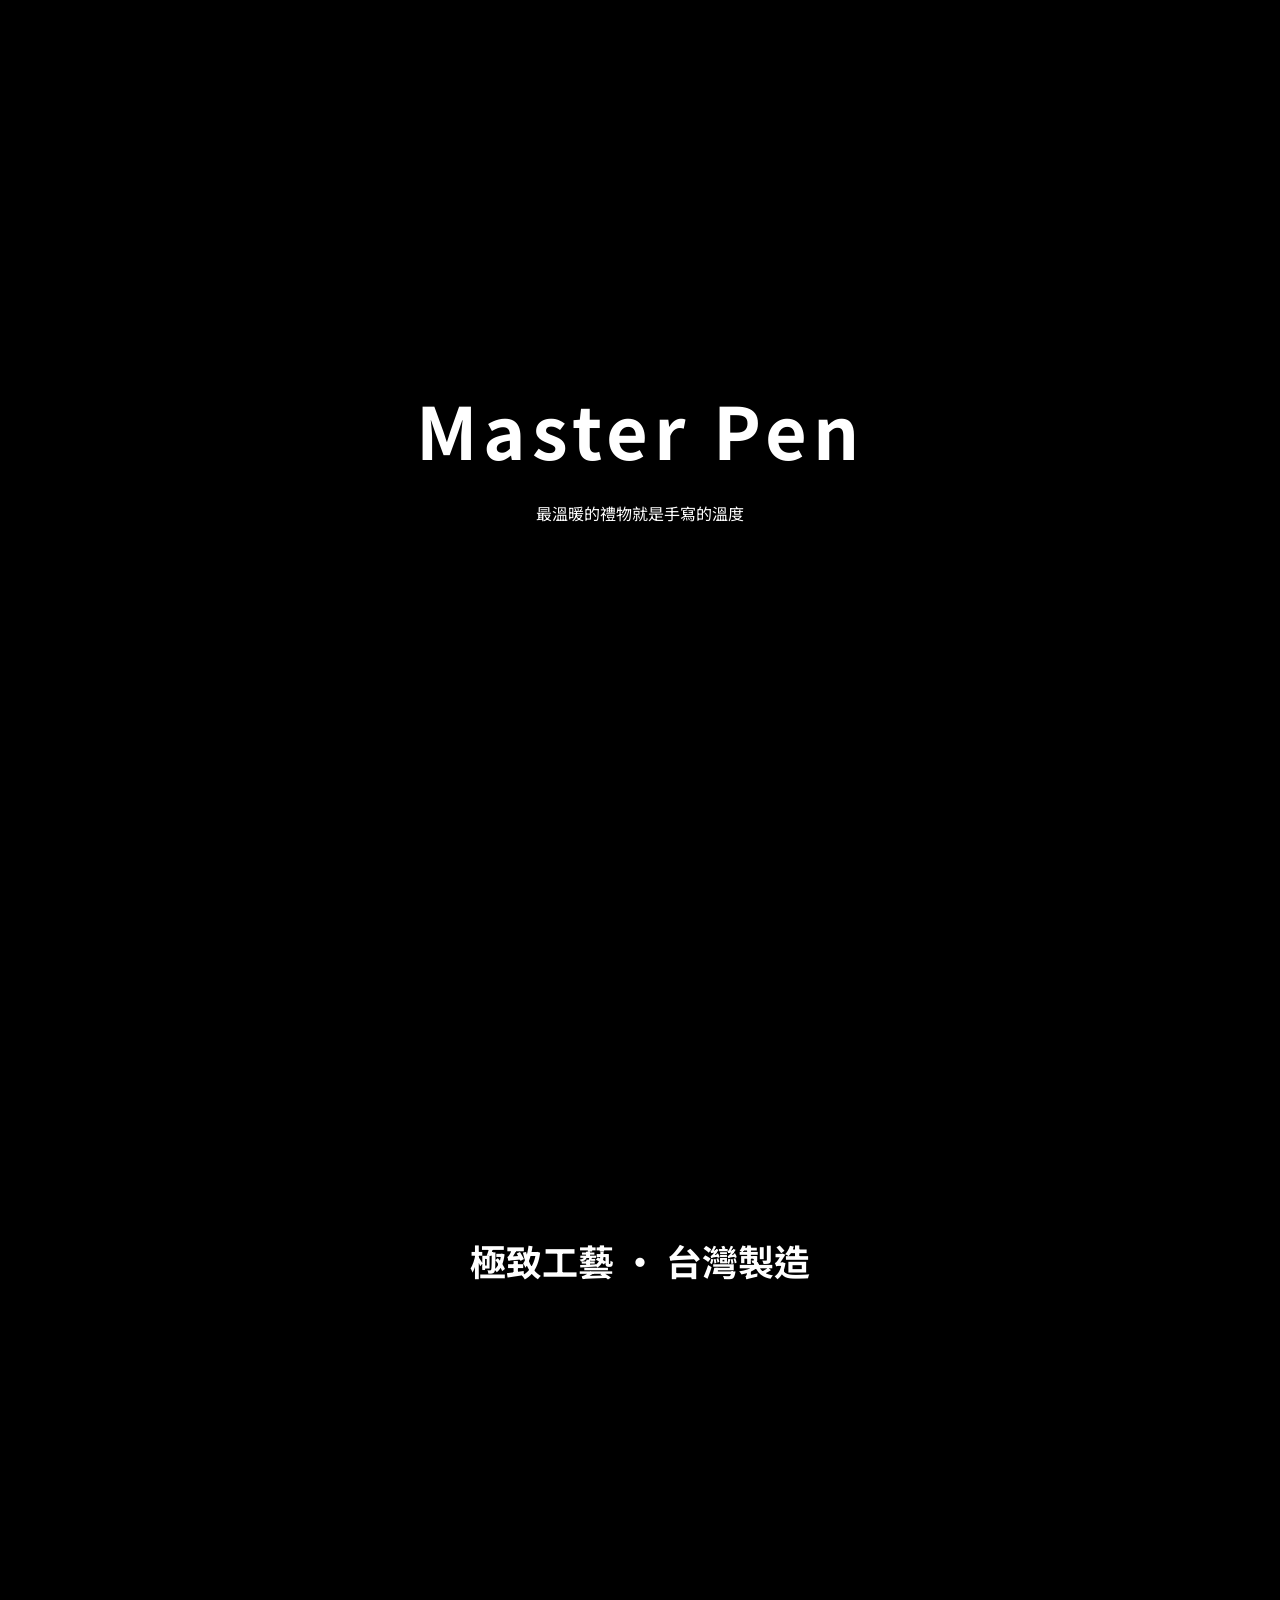
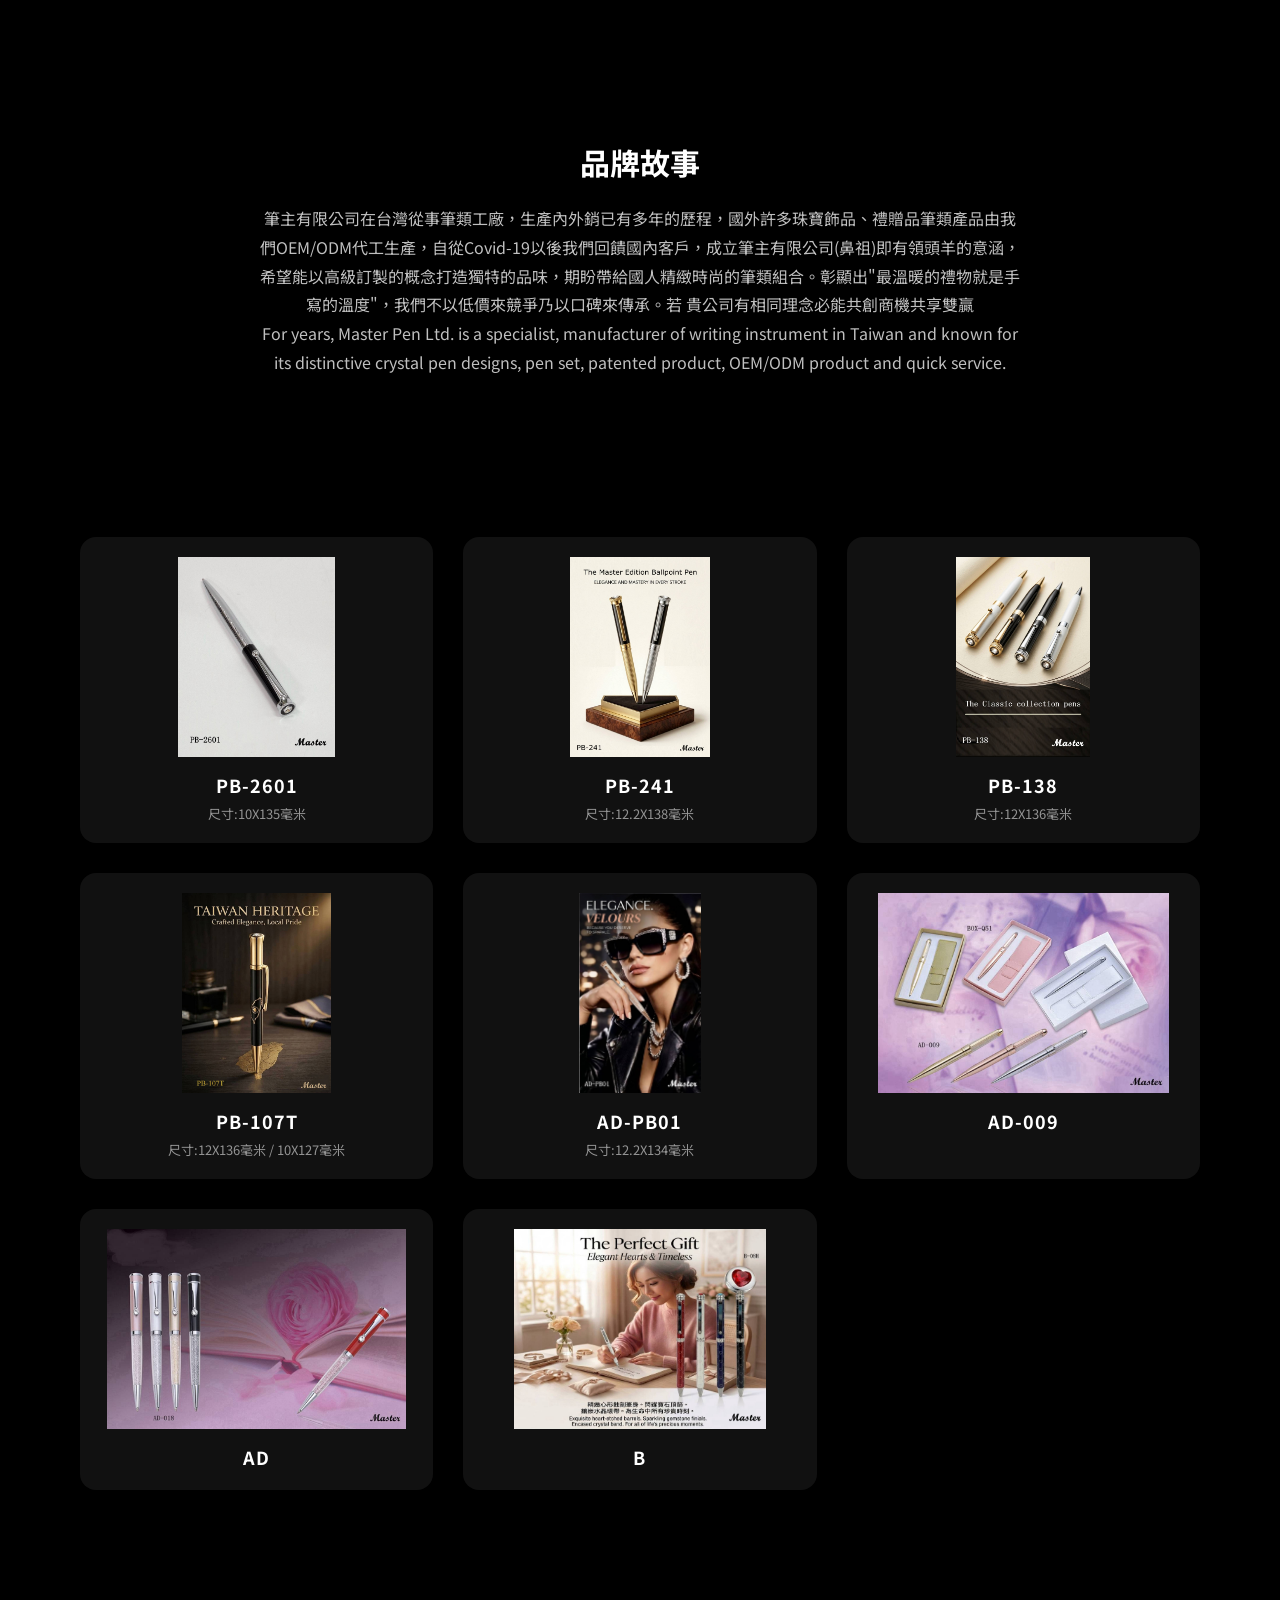
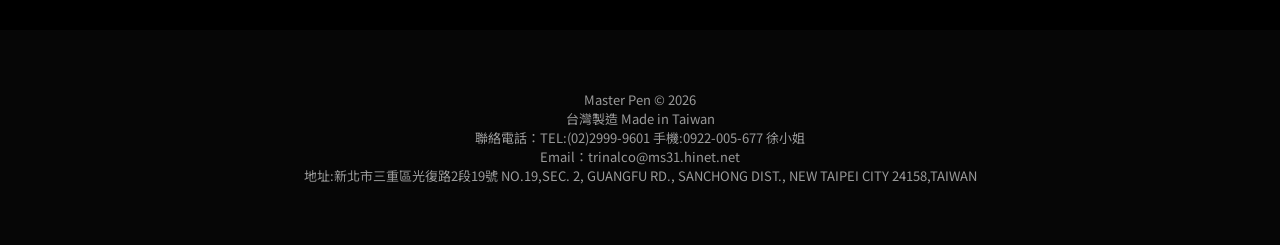
==== commit 3b42154d: "新增AD和B檔案" ====
--- a/index.html
+++ b/index.html
@@ -112,6 +112,58 @@
     <img src="image/97009.jpg" alt="AD-PB01">
   </div>
 </div>
+
+<div class="group">
+  <div class="group-main">
+    <img src="image/AD-009 BOX-Q51.jpg" alt="AD-009">
+    <h2>AD-009</h2>
+    
+  </div>
+
+  <div class="group-list">
+    <img src="image/AD-009 BOX-Q51.jpg" alt="AD-009">
+    <img src="image/AD-009-2C.jpg" alt="AD-009">
+    <img src="image/AD-009RW.jpg" alt="AD-009">
+    
+  </div>
+</div>
+
+<div class="group">
+  <div class="group-main">
+    <img src="image/AD-018.jpg" alt="AD">
+    <h2>AD</h2>
+    
+  </div>
+
+  <div class="group-list">
+    <img src="image/AD-018.jpg" alt="AD">
+    <img src="image/AD-023.jpg" alt="AD">
+    <img src="image/AD-024.jpg" alt="AD">
+    <img src="image/AD-025.jpg" alt="AD">
+    <img src="image/AD-026.jpg" alt="AD">
+    <img src="image/AD-168.jpg" alt="AD">
+  </div>
+</div>
+<div class="group">
+  <div class="group-main">
+    <img src="image/B-08H.jpg" alt="B">
+    <h2>B</h2>
+    
+  </div>
+
+  <div class="group-list">
+    <img src="image/B-08H.jpg" alt="B">
+    <img src="image/B-135.jpg" alt="B">
+    <img src="image/B-155.jpg" alt="B">
+    <img src="image/B-156.jpg" alt="B">
+    <img src="image/B-178.jpg" alt="B">
+    <img src="image/B-188.jpg" alt="B">
+    <img src="image/B-231.jpg" alt="B">
+    <img src="image/B-243.jpg" alt="B">
+    <img src="image/B108.jpg" alt="B">
+  </div>
+</div>
+
 </section>
 
 <div id="lightbox">
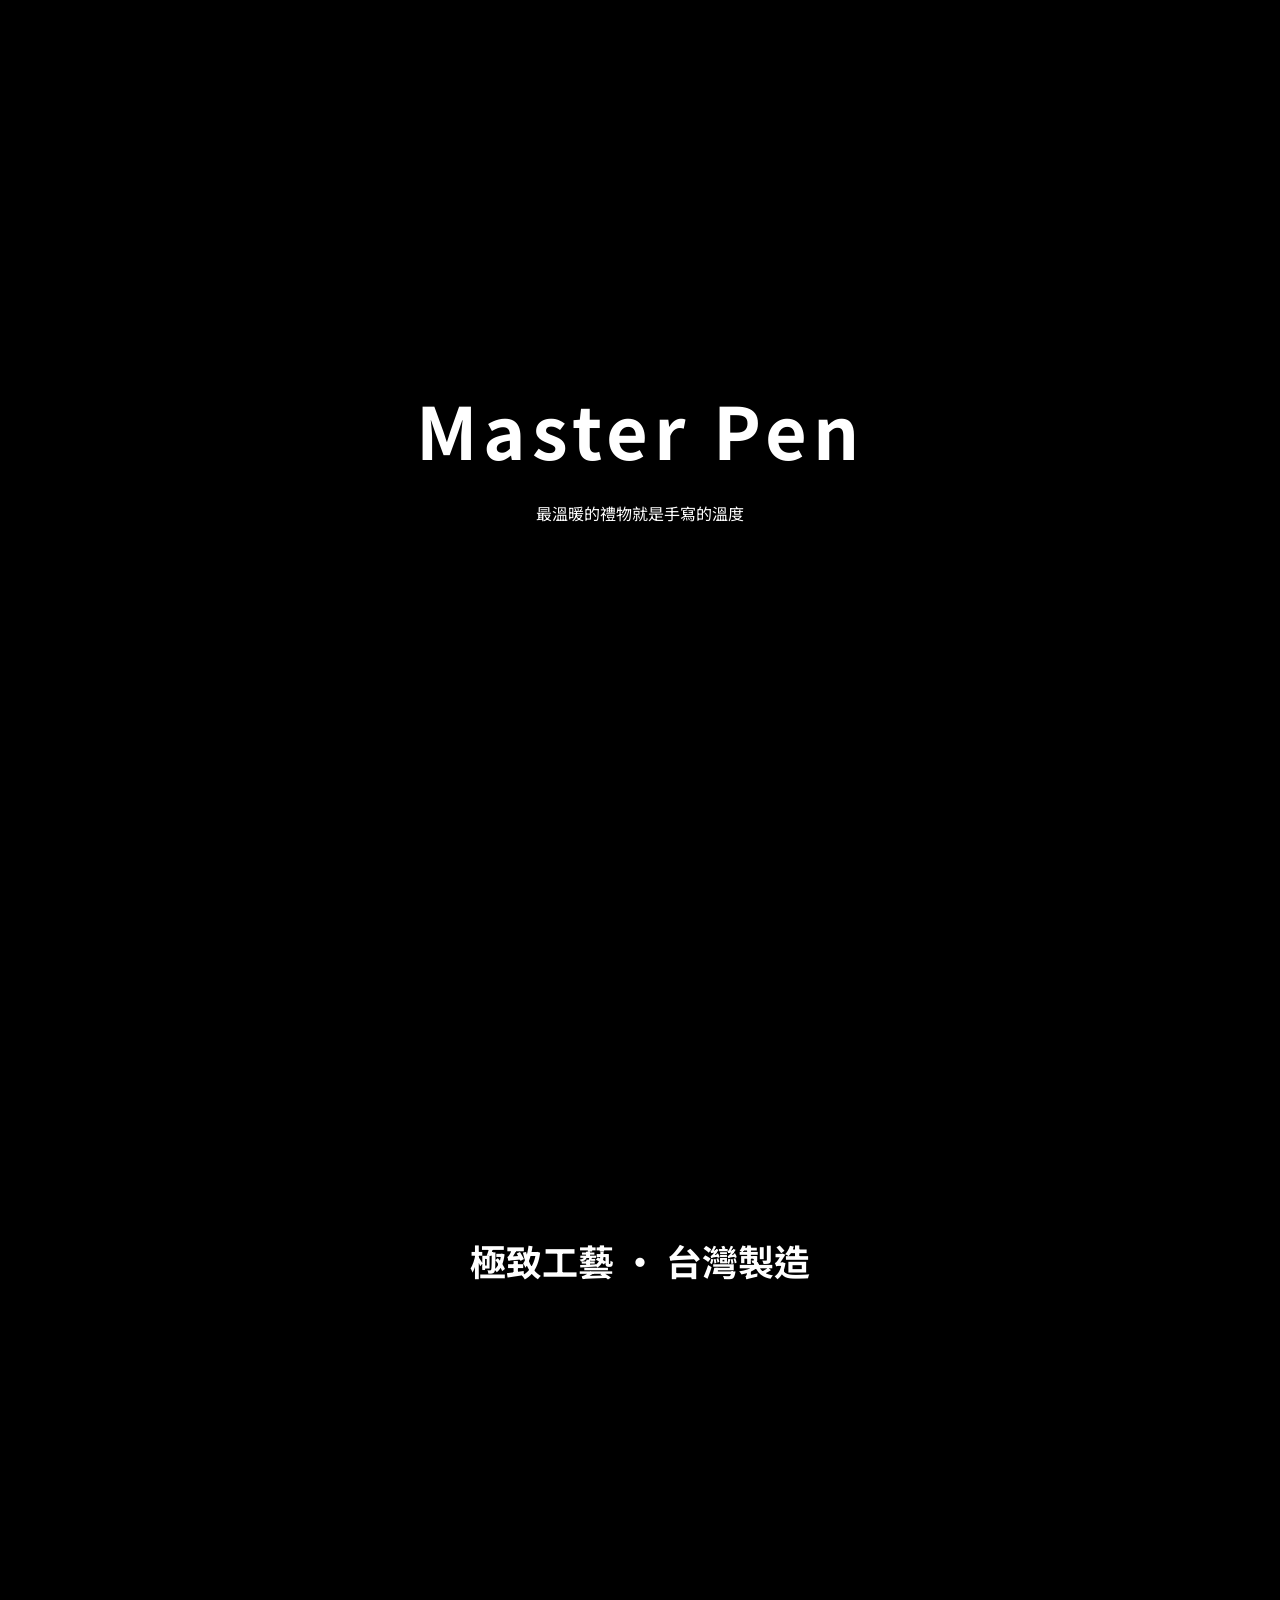
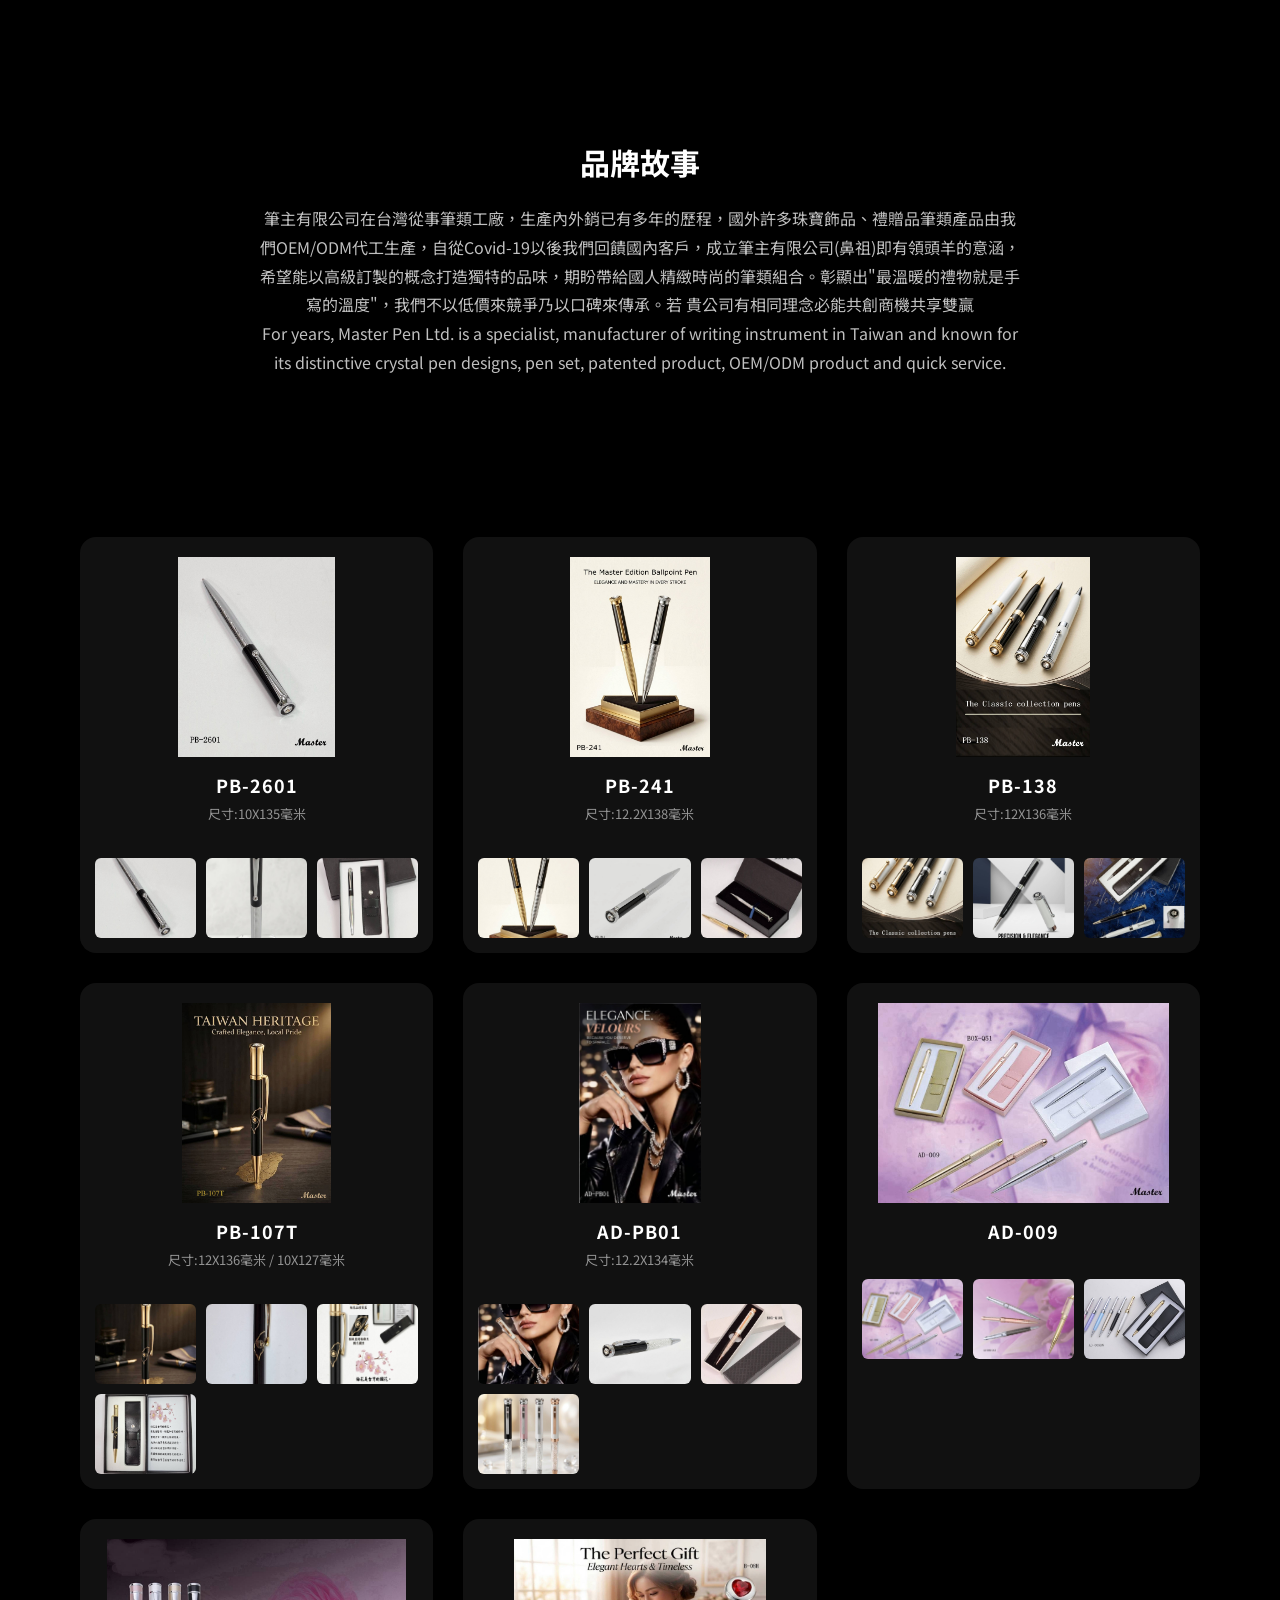
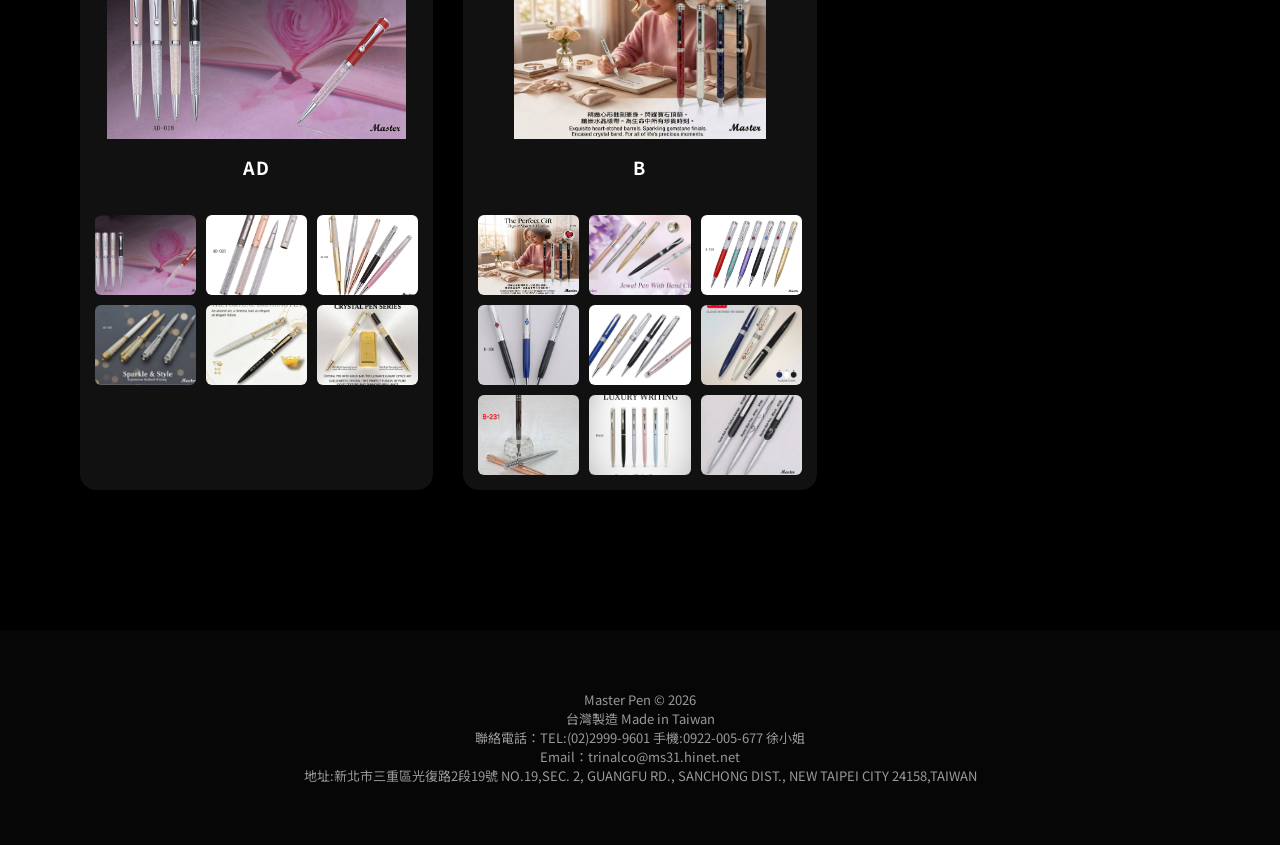
==== commit 55e6fcc0: "更新圖片邏輯(直接展開)" ====
--- a/index.html
+++ b/index.html
@@ -5,6 +5,8 @@
 <meta name="viewport" content="width=device-width, initial-scale=1.0">
 <title>Master Pen | 極致書寫</title>
 
+<link rel="icon" type="image/png" href="favicon.png">
+
 <link href="https://fonts.googleapis.com/css2?family=Noto+Sans+TC:wght@300;400;600;700&display=swap" rel="stylesheet">
 <link rel="stylesheet" href="style.css">
 <style>
@@ -13,7 +15,6 @@
 </head>
 
 <body>
-
 <section class="hero" id="hero">
 <h1>Master Pen</h1>
 <p>最溫暖的禮物就是手寫的溫度</p>
@@ -190,18 +191,7 @@
 
 window.onload = ()=>{ document.getElementById('hero').classList.add('show'); };
 
-// ===== 展開 / 收合（一次只開一個，電商手風琴感）=====
-document.querySelectorAll('.group-main').forEach(main=>{
-  main.addEventListener('click', ()=>{
-    const group = main.parentElement;
-
-    document.querySelectorAll('.group').forEach(g=>{
-      if(g !== group) g.classList.remove('active');
-    });
-
-    group.classList.toggle('active');
-  });
-});
+
 
 // ===== Lightbox（放大圖片）=====
 const lightbox = document.getElementById('lightbox');
--- a/style.css
+++ b/style.css
@@ -63,7 +63,6 @@
 .group-main{
   text-align:center;
   padding:20px;
-  cursor:pointer;
 }
 
 .group-main img{
@@ -84,20 +83,11 @@
   opacity:.55;
 }
 
-/* 展開區 */
+/* 圖片列表：直接常駐顯示，不需點擊展開 */
 .group-list{
-  max-height:0;
-  overflow:hidden;
-  transition:.4s;
   display:grid;
   grid-template-columns:repeat(auto-fit, minmax(80px,1fr));
   gap:10px;
-  padding:0 15px;
-}
-
-/* 展開時 */
-.group.active .group-list{
-  max-height:500px;
   padding:15px;
 }
 
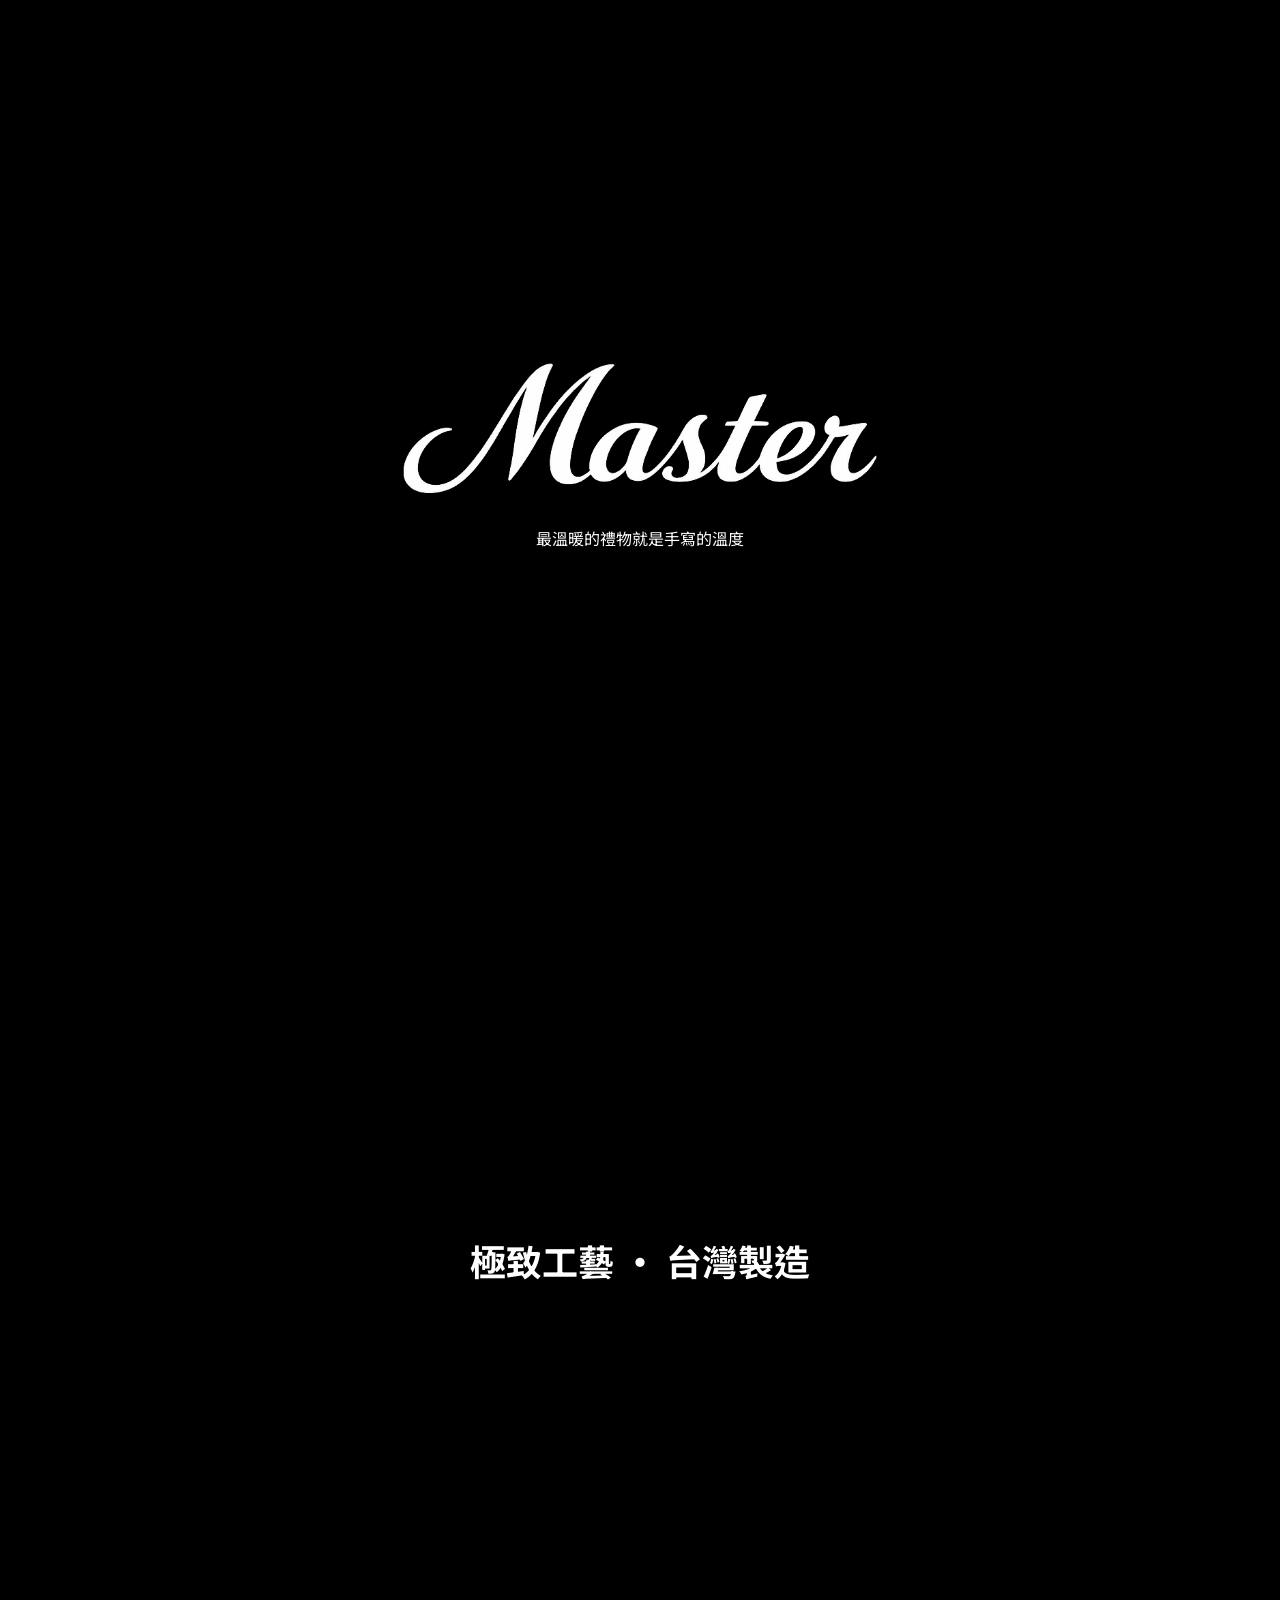
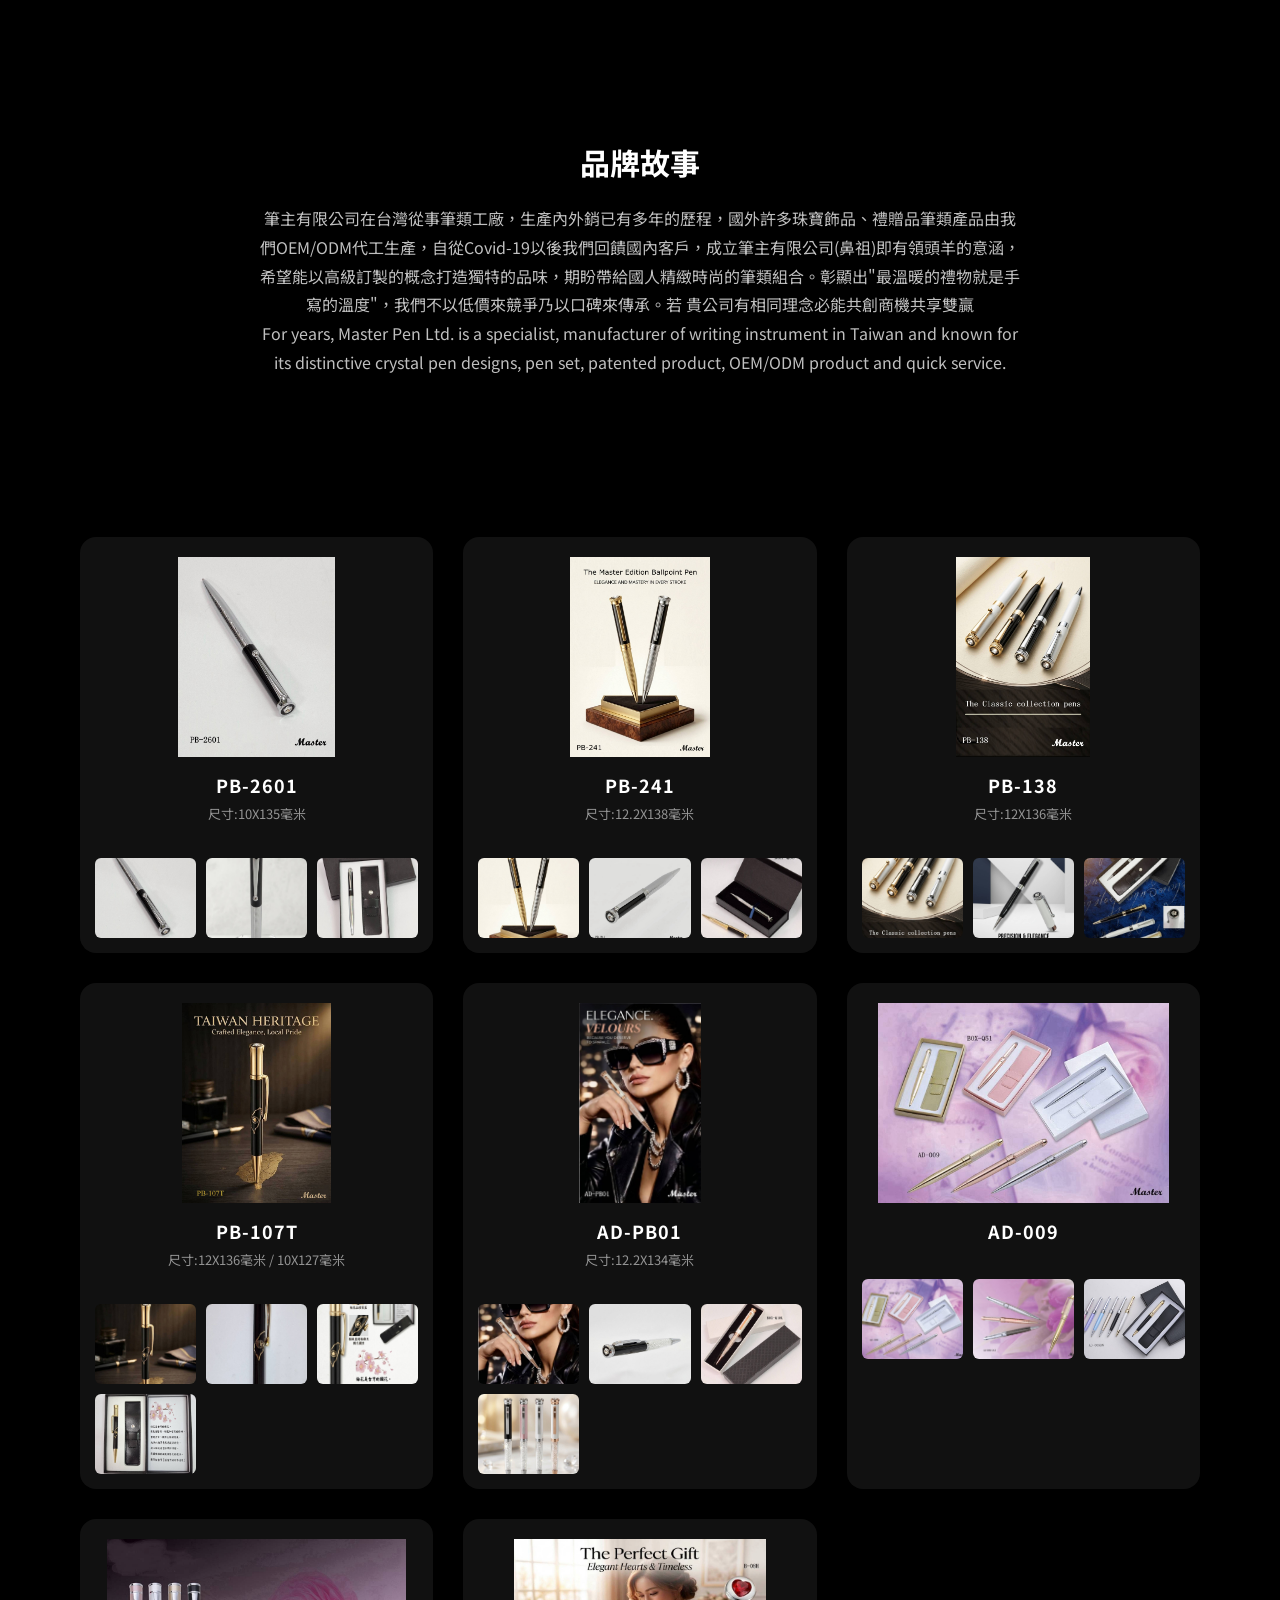
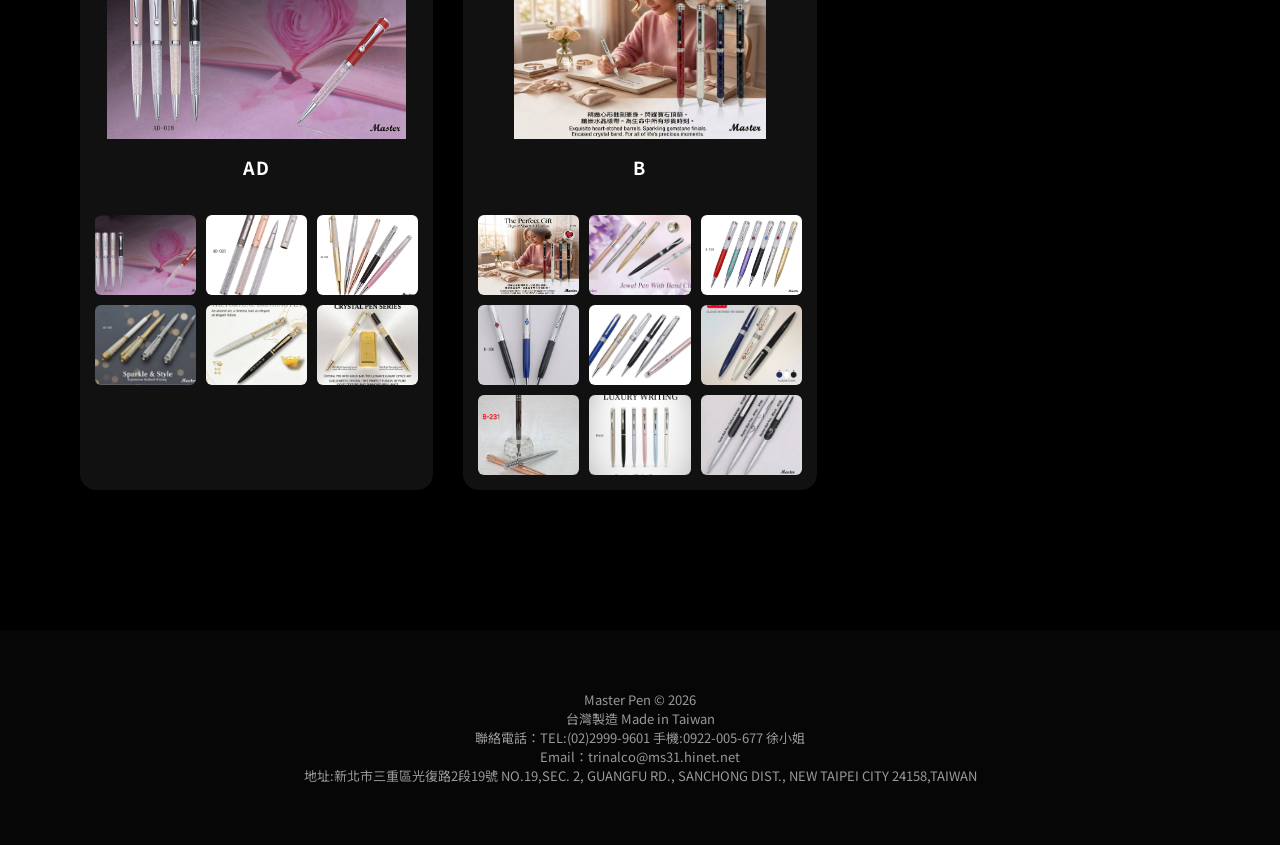
==== commit c861802e: "修改商標及主畫面" ====
--- a/index.html
+++ b/index.html
@@ -16,7 +16,7 @@
 
 <body>
 <section class="hero" id="hero">
-<h1>Master Pen</h1>
+<img src="image/master-logo-white.png" alt="Master Pen" class="logo">
 <p>最溫暖的禮物就是手寫的溫度</p>
 </section>
 
--- a/style.css
+++ b/style.css
@@ -3,9 +3,9 @@
 
 /* HERO */
 .hero{height:100vh;display:flex;flex-direction:column;justify-content:center;align-items:center;text-align:center;padding:20px;}
-.hero h1{font-size:72px;letter-spacing:6px;font-weight:700;opacity:0;transform:translateY(40px);transition:1s;}
+.hero .logo{width:min(500px,70%);height:auto;opacity:0;transform:translateY(40px);transition:1s;}
 .hero p{margin-top:20px;opacity:0;transform:translateY(40px);transition:1.2s;opacity:.7;}
-.hero.show h1,.hero.show p{opacity:1;transform:translateY(0);}
+.hero.show .logo,.hero.show p{opacity:1;transform:translateY(0);}
 
 /* PARALLAX IMAGE */
 .parallax{height:80vh;background:url('image/96999.jpg') center/cover fixed;display:flex;align-items:center;justify-content:center;}
@@ -22,7 +22,7 @@
 
 /* MOBILE */
 @media(max-width:768px){
-.hero h1{font-size:42px;}
+.hero .logo{width:85%;}
 .parallax h2{font-size:22px;}
 }
 
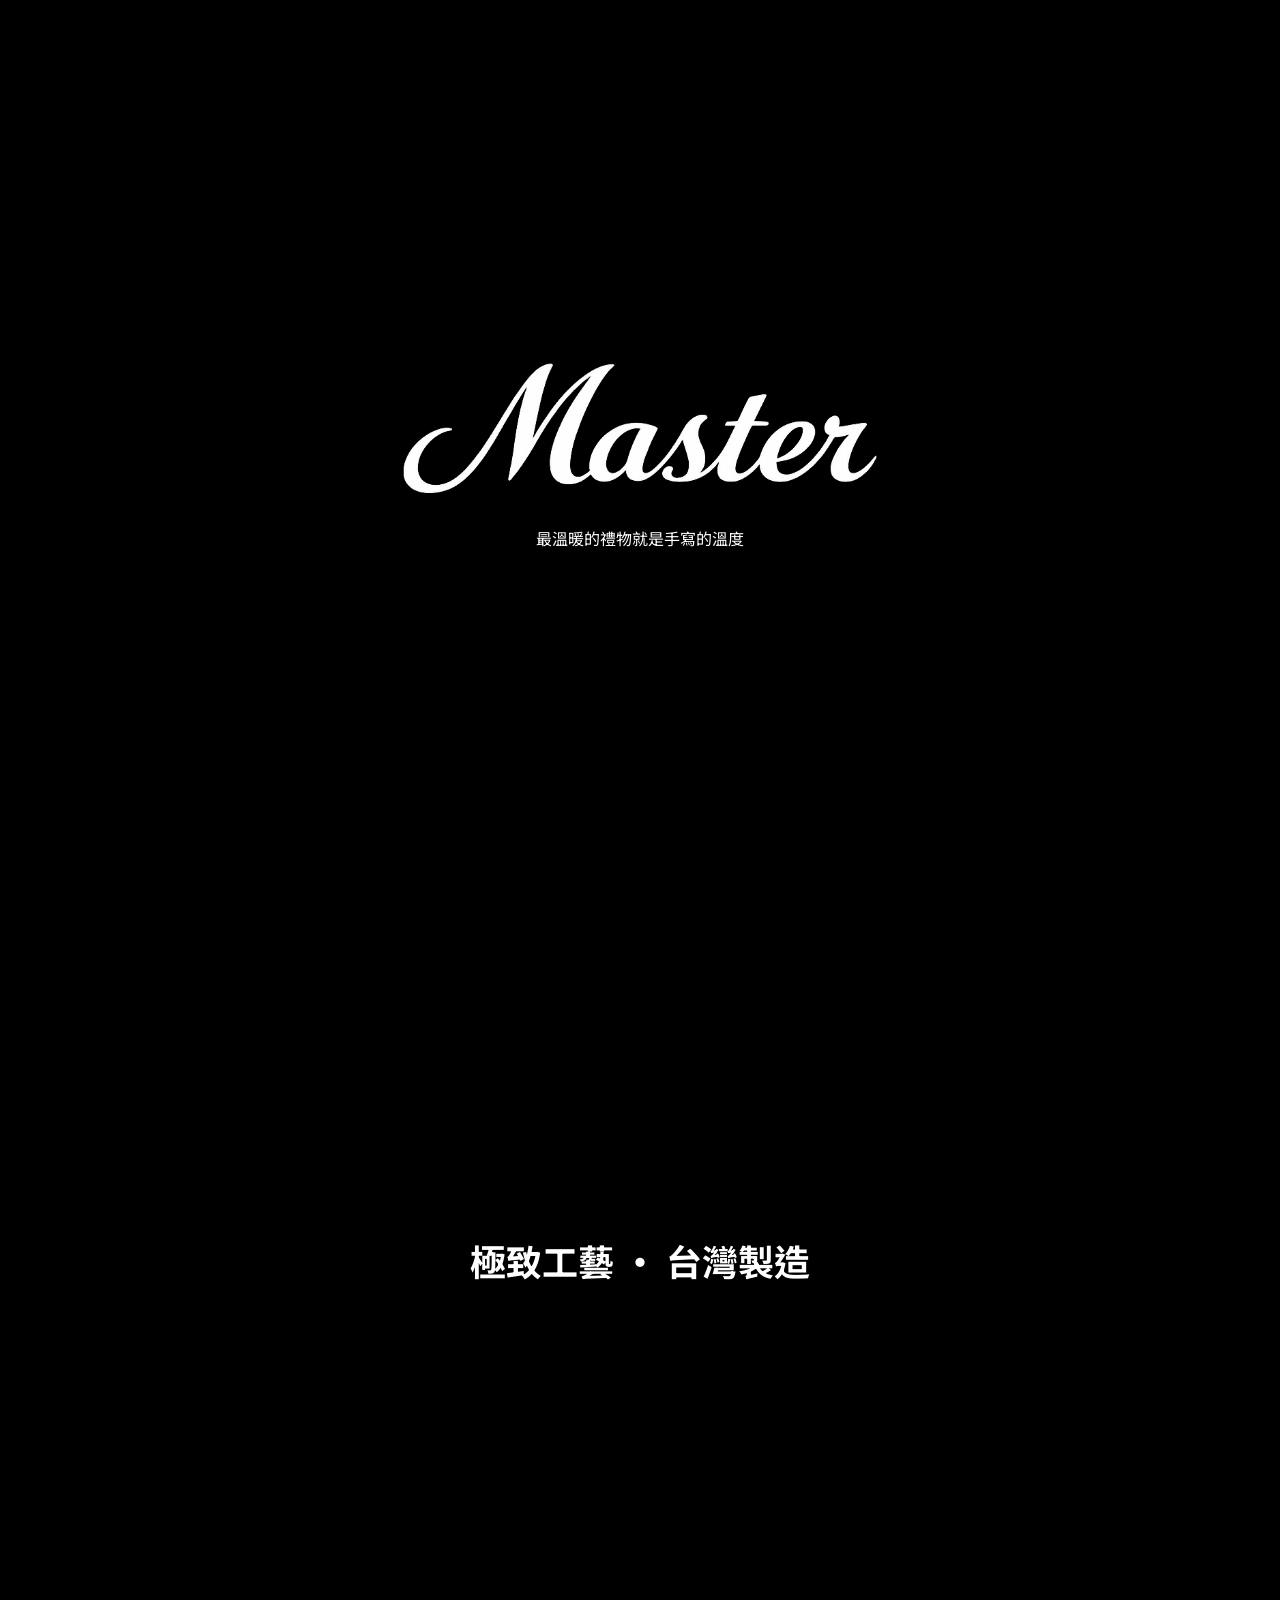
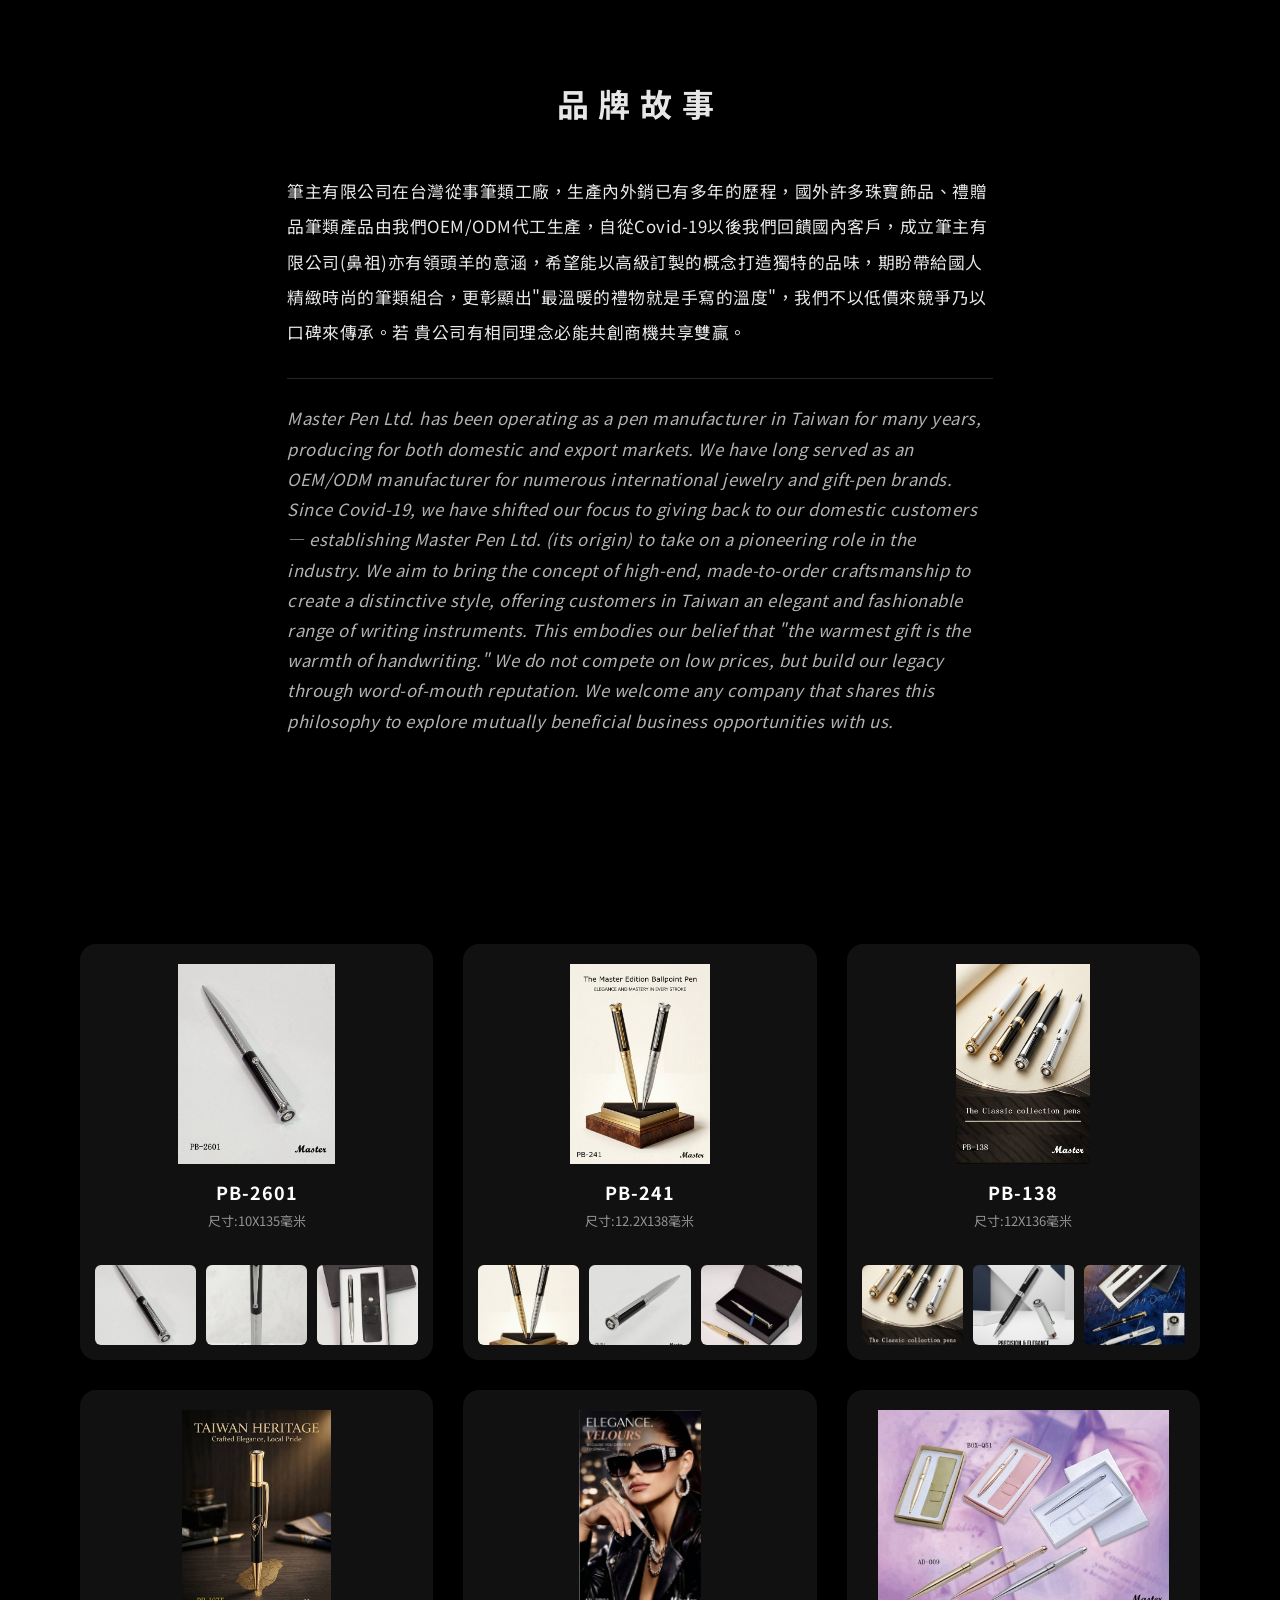
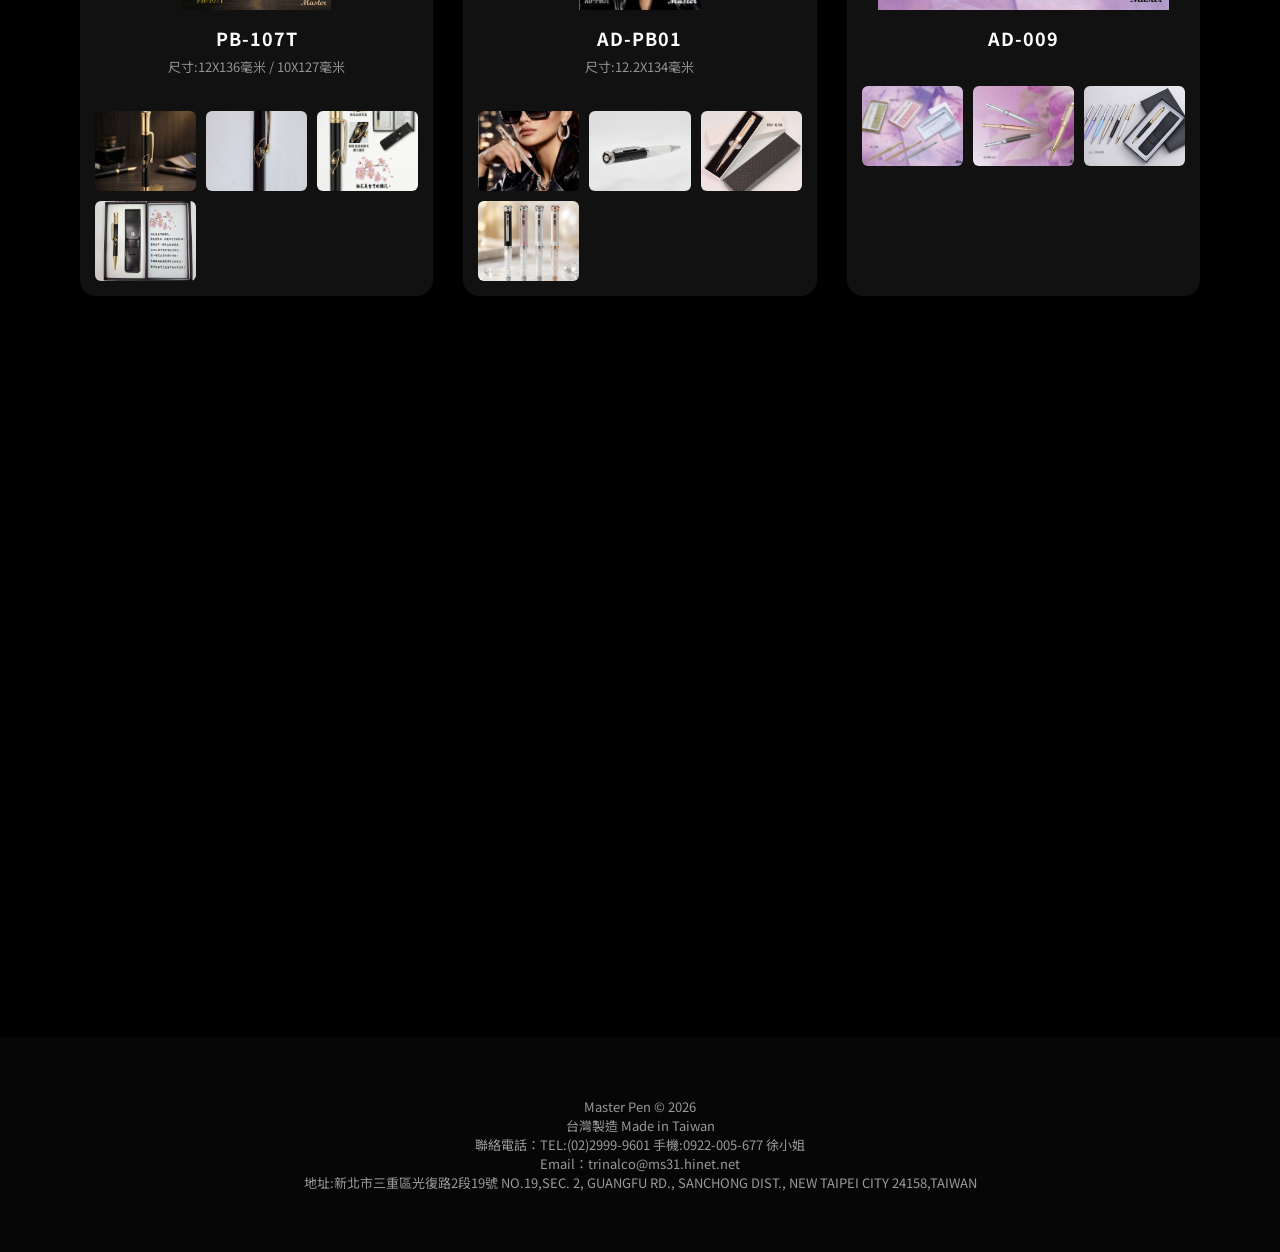
==== commit 61509193: "品牌故事板書調整" ====
--- a/index.html
+++ b/index.html
@@ -27,11 +27,10 @@
 <section class="story fade">
 <h2>品牌故事</h2>
 
-<p>筆主有限公司在台灣從事筆類工廠，生產內外銷已有多年的歷程，國外許多珠寶飾品、禮贈品筆類產品由我們OEM/ODM代工生產，自從Covid-19以後我們回饋國內客戶，成立筆主有限公司(鼻祖)即有領頭羊的意涵，希望能以高級訂製的概念打造獨特的品味，期盼帶給國人精緻時尚的筆類組合。彰顯出"最溫暖的禮物就是手寫的溫度"，我們不以低價來競爭乃以口碑來傳承。若 貴公司有相同理念必能共創商機共享雙贏        
+<p>筆主有限公司在台灣從事筆類工廠，生產內外銷已有多年的歷程，國外許多珠寶飾品、禮贈品筆類產品由我們OEM/ODM代工生產，自從Covid-19以後我們回饋國內客戶，成立筆主有限公司(鼻祖)亦有領頭羊的意涵，希望能以高級訂製的概念打造獨特的品味，期盼帶給國人精緻時尚的筆類組合，更彰顯出"最溫暖的禮物就是手寫的溫度"，我們不以低價來競爭乃以口碑來傳承。若 貴公司有相同理念必能共創商機共享雙贏。       
 </p>
 <p>
-
-For years, Master Pen Ltd. is a specialist, manufacturer of writing instrument in Taiwan and known for its distinctive crystal pen designs, pen set, patented product, OEM/ODM product and quick service.   
+  Master Pen Ltd. has been operating as a pen manufacturer in Taiwan for many years, producing for both domestic and export markets. We have long served as an OEM/ODM manufacturer for numerous international jewelry and gift-pen brands. Since Covid-19, we have shifted our focus to giving back to our domestic customers — establishing Master Pen Ltd. (its origin) to take on a pioneering role in the industry. We aim to bring the concept of high-end, made-to-order craftsmanship to create a distinctive style, offering customers in Taiwan an elegant and fashionable range of writing instruments. This embodies our belief that "the warmest gift is the warmth of handwriting." We do not compete on low prices, but build our legacy through word-of-mouth reputation. We welcome any company that shares this philosophy to explore mutually beneficial business opportunities with us.
 </p>
 
 </section>
--- a/style.css
+++ b/style.css
@@ -8,15 +8,47 @@
 .hero.show .logo,.hero.show p{opacity:1;transform:translateY(0);}
 
 /* PARALLAX IMAGE */
-.parallax{height:80vh;background:url('image/96999.jpg') center/cover fixed;display:flex;align-items:center;justify-content:center;}
+.parallax{height:80vh;background:url('image/2.jpg') center/cover fixed;display:flex;align-items:center;justify-content:center;}
 .parallax h2{font-size:36px;background:rgba(0,0,0,0.5);padding:20px 40px;border-radius:10px;}
 
 /* STORY */
-.story{max-width:800px;margin:100px auto;padding:20px;text-align:center;opacity:0;transform:translateY(40px);transition:1s;}
+/*.story{max-width:800px;margin:100px auto;padding:20px;text-align:center;opacity:0;transform:translateY(40px);transition:1s;}*/
+
+/*.story h2{font-size:30px;margin-bottom:20px;}
+.story p{line-height:1.8;opacity:.75;}*/
+
 .story.show{opacity:1;transform:translateY(0);}
-.story h2{font-size:30px;margin-bottom:20px;}
-.story p{line-height:1.8;opacity:.75;}
 
+.story {
+  max-width: 754px;
+  margin: 0 auto;
+  padding: 60px 24px;
+  color: #e6e6e6; /* 不用純白，降低對比刺眼感 */
+}
+
+.story h2 {
+  text-align: center;
+  font-size: 2rem;
+  letter-spacing: 0.3em;
+  margin-bottom: 48px;
+}
+
+.story p {
+  text-align: left;        /* 或改成 justify 讓左右對齊 */
+  line-height: 2.1;
+  letter-spacing: 0.03em;
+  font-size: 1.05rem;
+  margin-bottom: 28px;
+}
+
+.story p:last-child {
+  margin-top: 8px;
+  padding-top: 24px;
+  border-top: 1px solid rgba(255,255,255,0.15);
+  color: #b3b3b3;   /* 英文部分稍微淡化，做出層次 */
+  font-style: italic;
+  line-height: 1.8;
+}
 /* FOOTER */
 footer{text-align:center;padding:60px 20px;background:#0a0a0a;margin-top:100px;opacity:.6;font-size:13px;}
 
